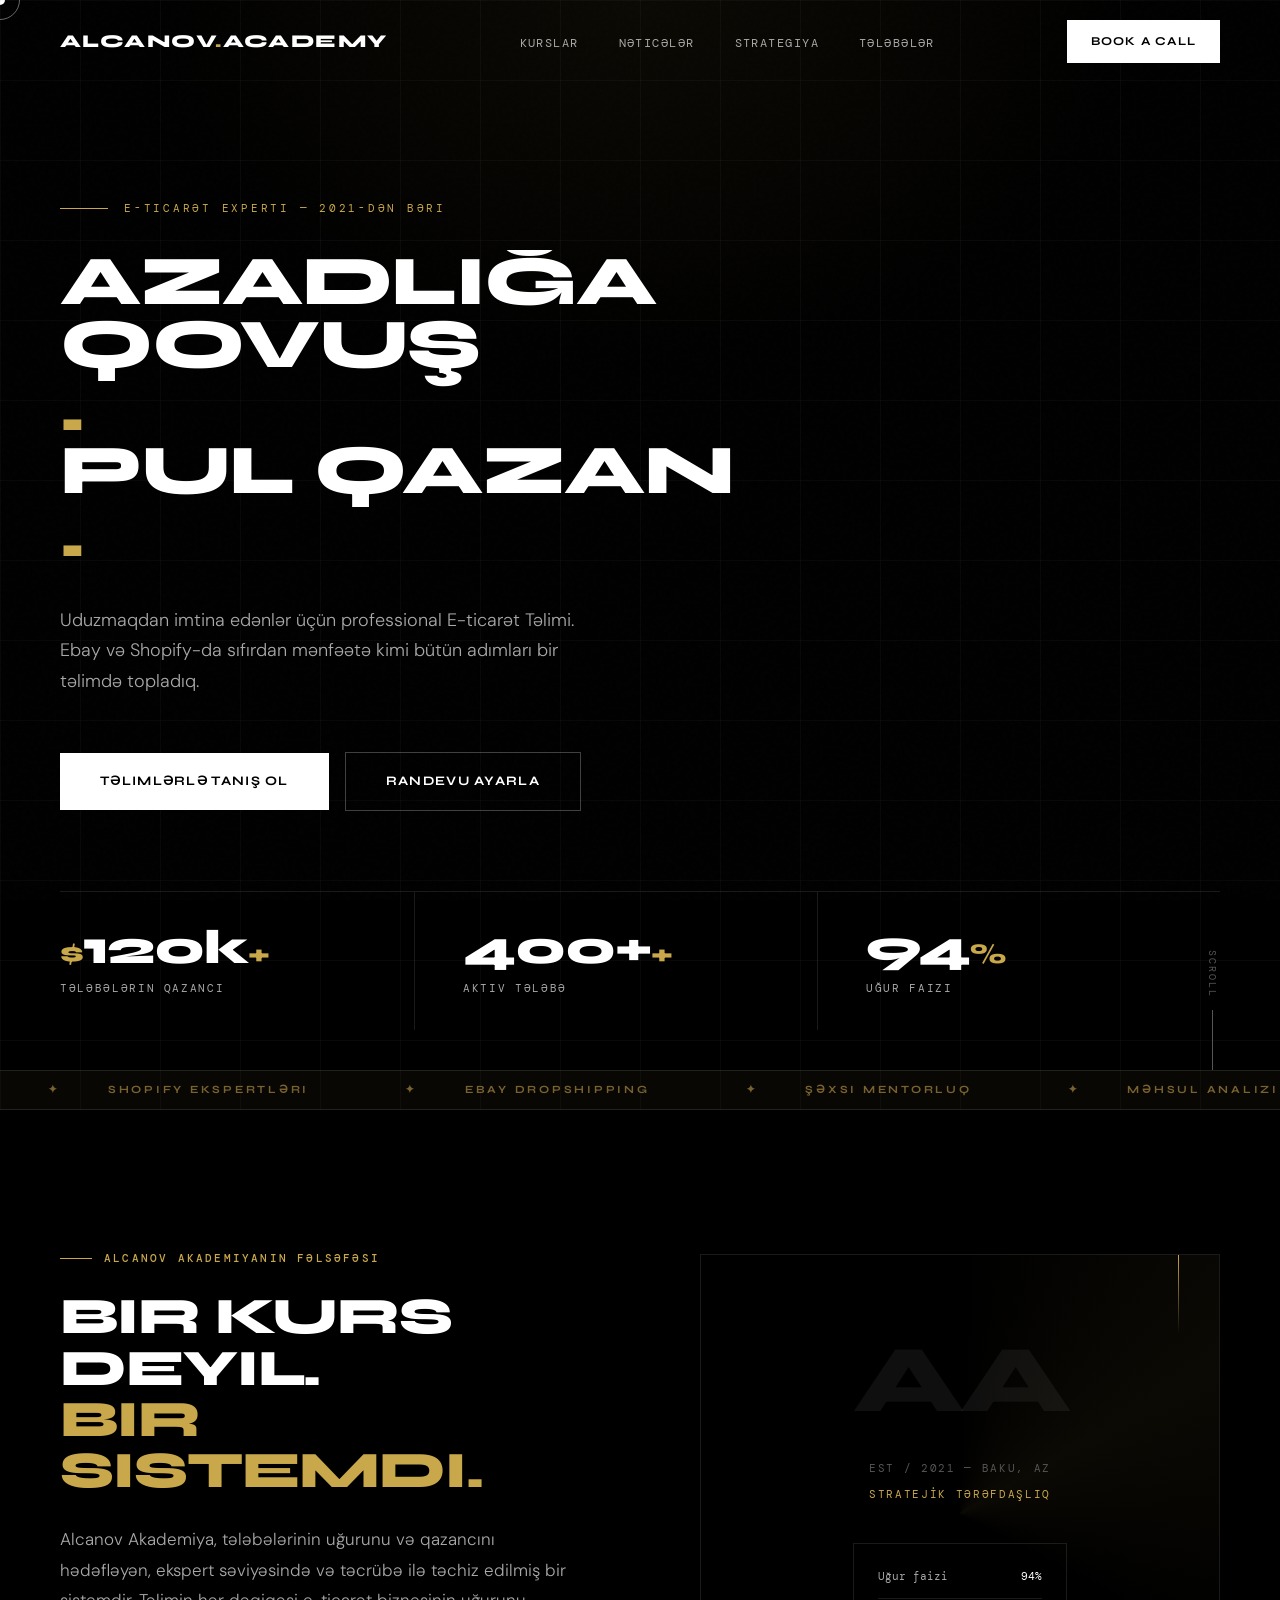
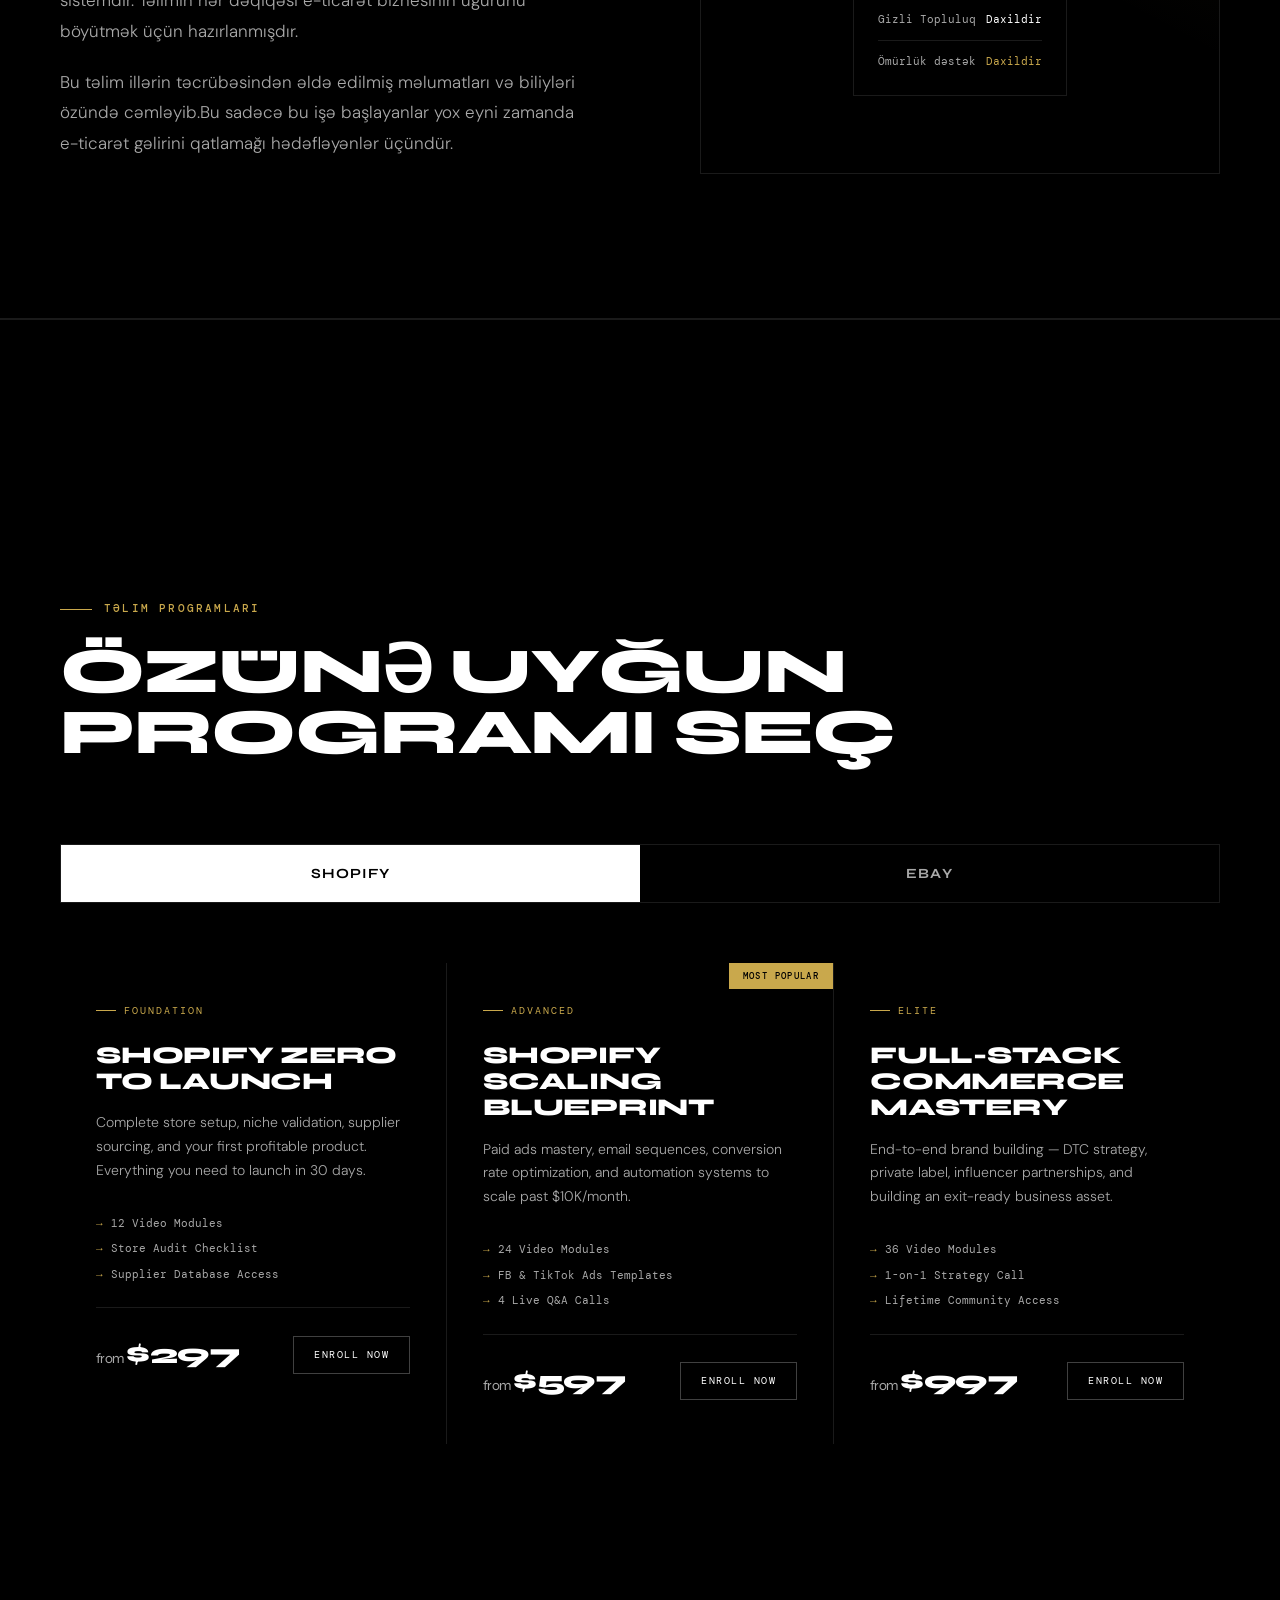
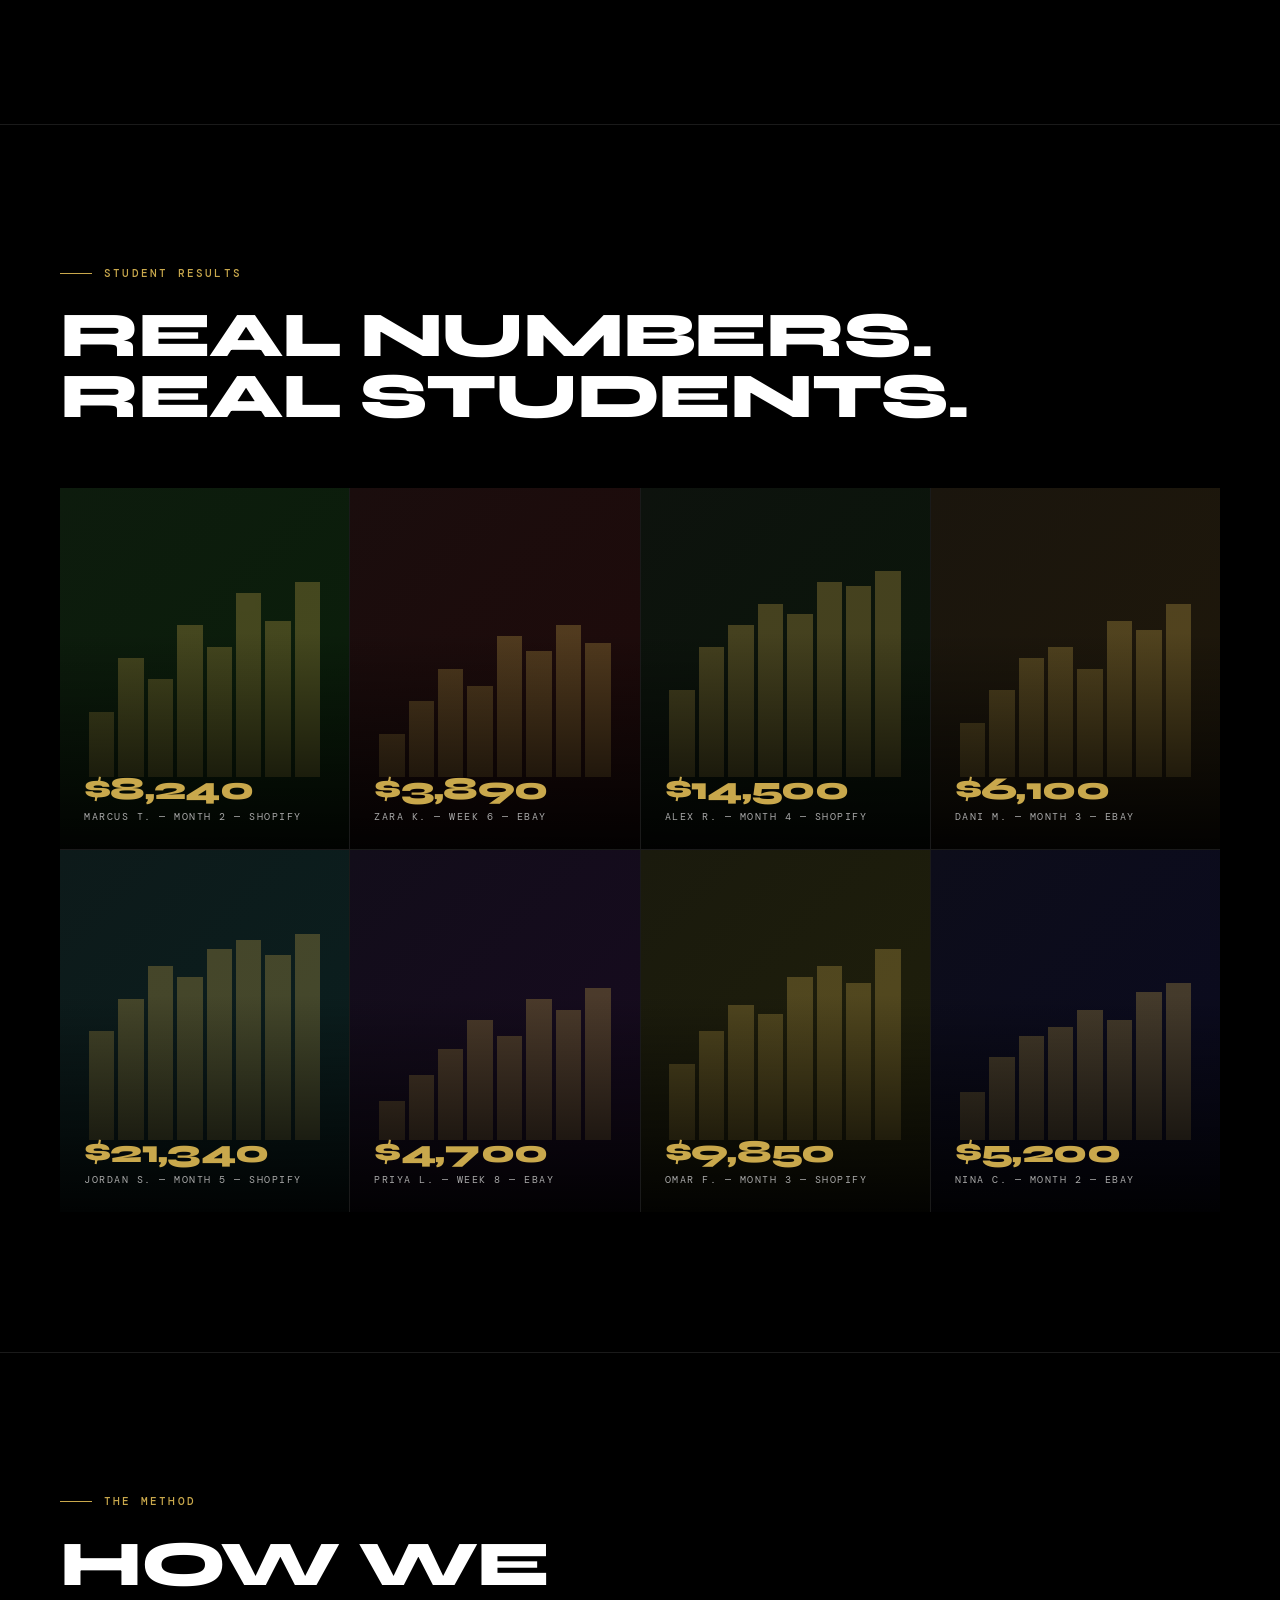
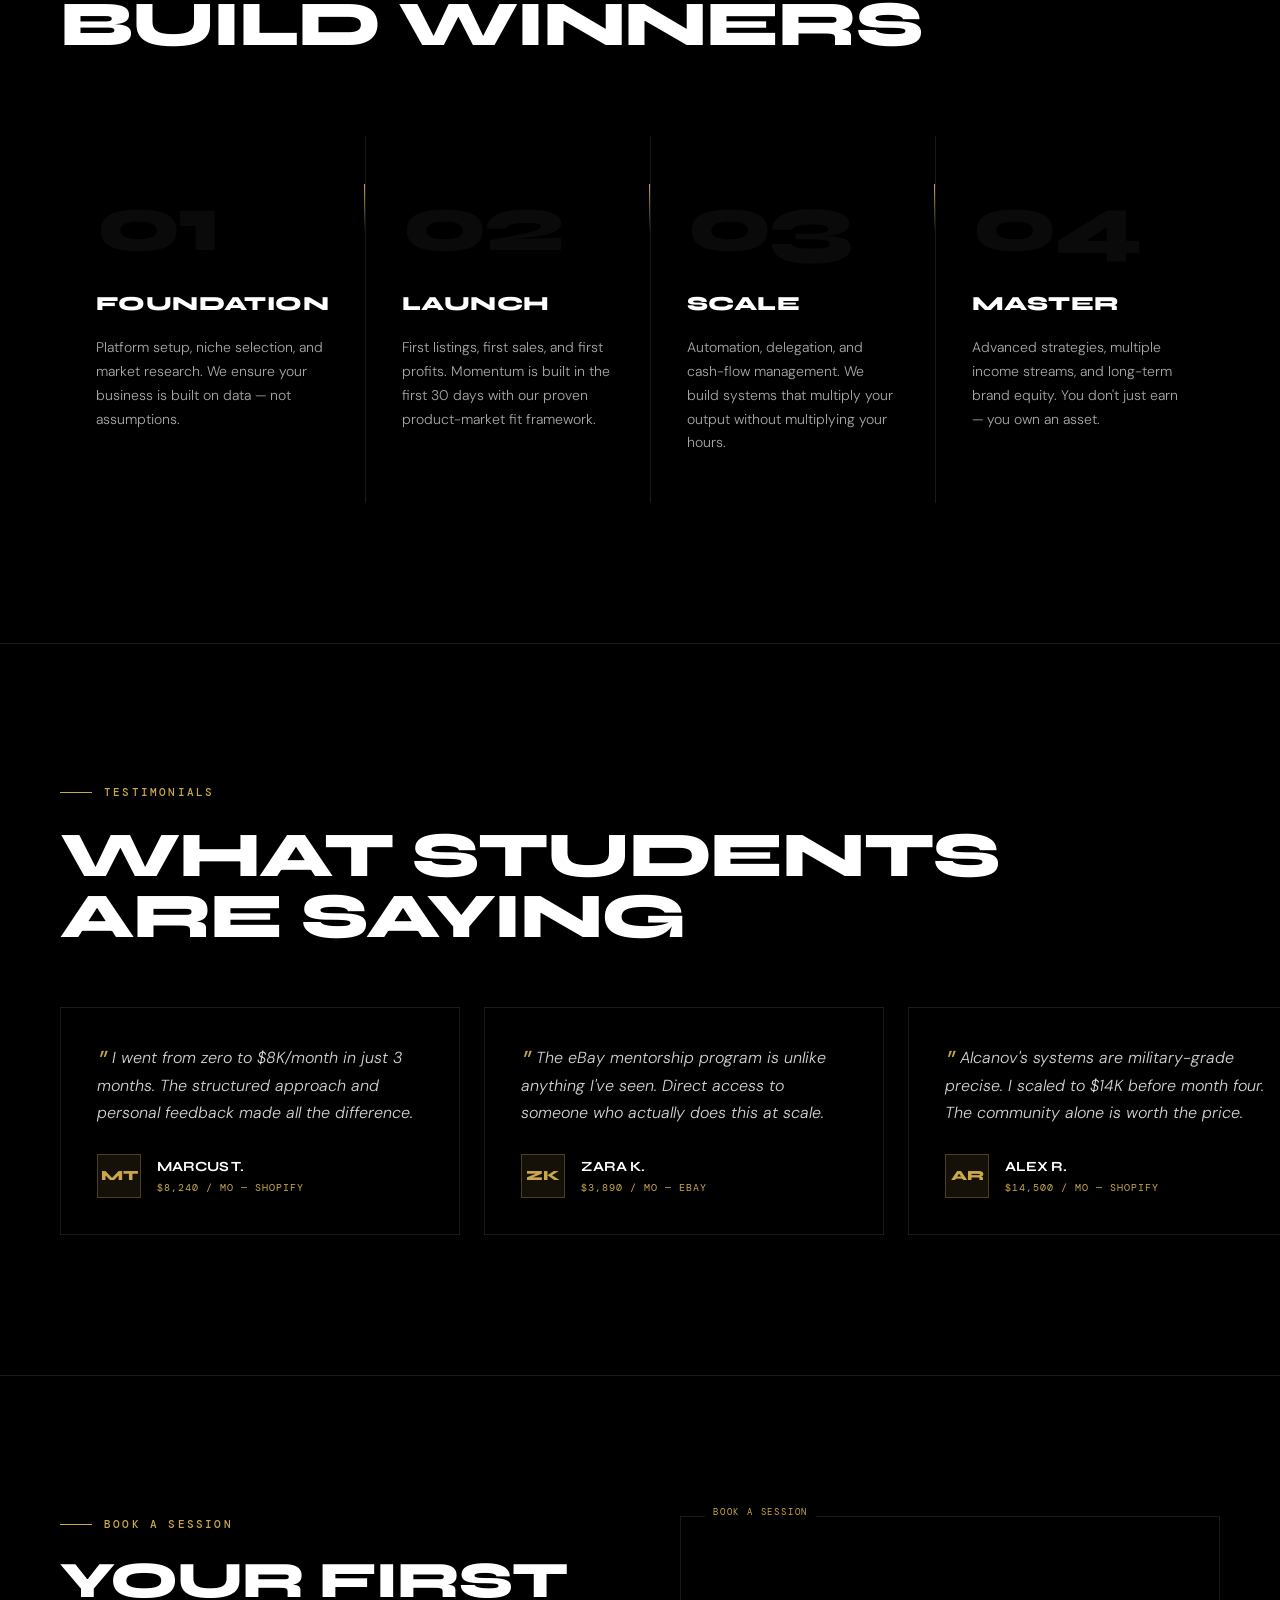
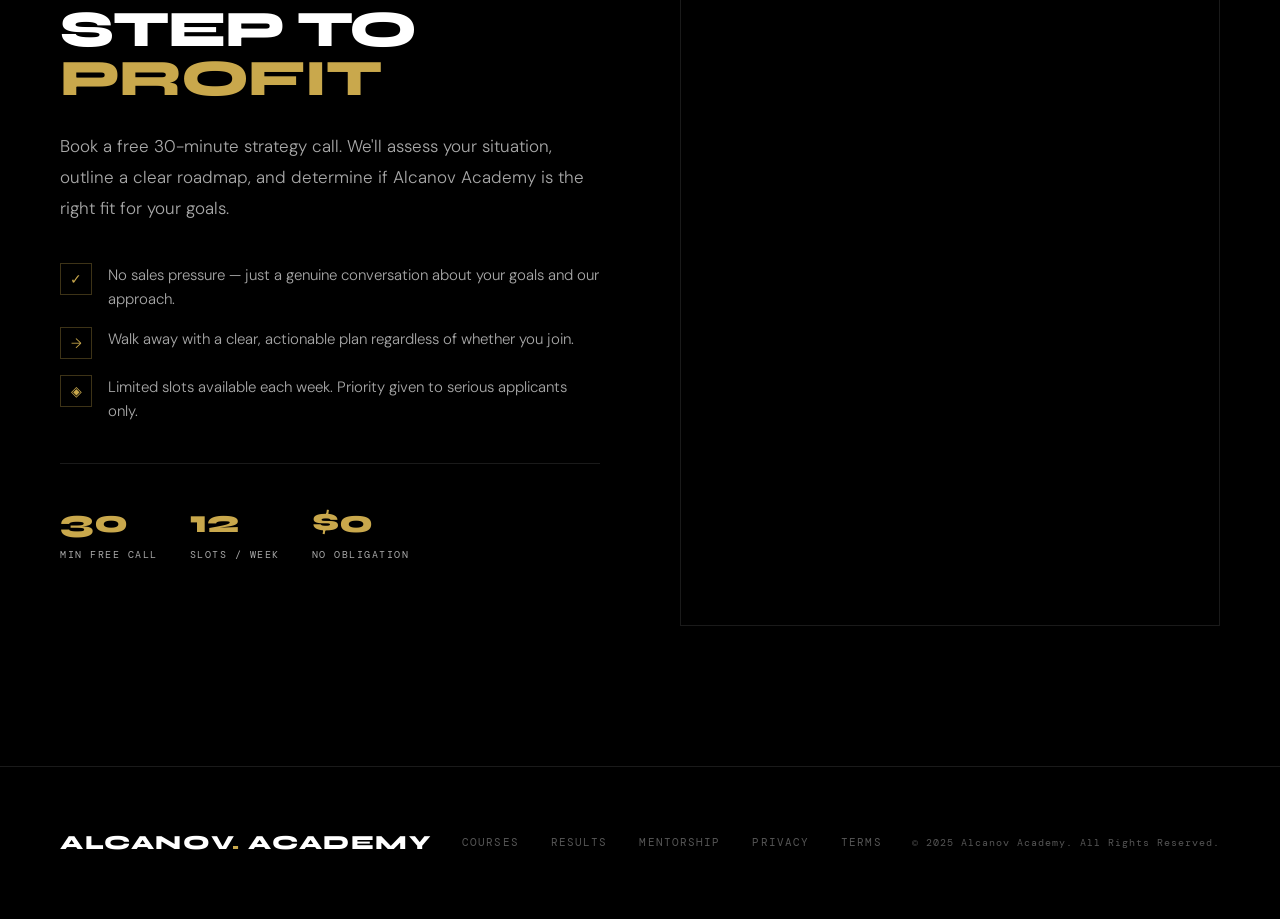
==== alcanov-academy.html @ a1b55d5b "Add files via upload" ====
<!DOCTYPE html>
<html lang="en">
<head>
<meta charset="UTF-8">
<meta name="viewport" content="width=device-width, initial-scale=1.0">
<title>Alcanov Academy — Financial Mastery</title>
<link rel="stylesheet" href="style.css">
<link rel="preconnect" href="https://fonts.googleapis.com">
<link rel="preconnect" href="https://fonts.gstatic.com" crossorigin>
<link href="https://fonts.googleapis.com/css2?family=Syne:wght@400;500;600;700;800&family=DM+Mono:wght@300;400;500&family=DM+Sans:ital,opsz,wght@0,9..40,300;0,9..40,400;0,9..40,500;1,9..40,300&display=swap" rel="stylesheet">

</head>
<body>

<!-- Cursor -->
<div id="cursor"></div>
<div id="cursor-ring"></div>

<!-- Lightbox -->
<div id="lightbox">
  <div id="lightbox-content">
    <button id="lightbox-close" onclick="closeLightbox()">✕ Close</button>
    <canvas id="lightbox-img" width="700" height="500"></canvas>
    <div id="lightbox-info">
      <div id="lightbox-profit"></div>
      <div id="lightbox-meta">
        <div id="lightbox-name"></div>
        <div id="lightbox-period"></div>
      </div>
    </div>
  </div>
</div>

<!-- Navigation -->
<nav id="main-nav">
  <a href="#" class="nav-logo">Alcanov<span>.</span>Academy</a>
  <ul class="nav-links">
    <li><a href="#courses">Kurslar</a></li>
    <li><a href="#results">Nəticələr</a></li>
    <li><a href="#process">Strategiya</a></li>
    <li><a href="#testimonials">Tələbələr</a></li>
  </ul>
  <a href="#booking" class="nav-cta">Book a Call</a>
</nav>

<!-- ═══════════ HERO ═══════════ -->
<section id="hero">
  <div class="grid-bg"></div>
  <div class="hero-inner">
    <div class="hero-eyebrow">E-ticarət experti — 2021-dən bəri</div>
    <h1 class="hero-headline">
      <span class="line"><span>Azadlığa</span></span>
      <span class="line"><span>qovuş<span class="accent">.</span></span></span>
      <span class="line"><span>PUL qazan<span class="accent">.</span></span></span>
    </h1>
    <p class="hero-sub">Uduzmaqdan imtina edənlər üçün professional E-ticarət Təlimi. Ebay və Shopify-da sıfırdan mənfəətə kimi bütün adımları bir təlimdə topladıq.</p>
    <div class="hero-ctas">
      <a href="#courses" class="btn-primary"><span>Təlimlərlə tanış ol</span></a>
      <a href="#booking" class="btn-secondary">Randevu ayarla</a>
    </div>
    <div class="hero-stats">
      <div class="hero-stat">
        <div class="hero-stat-num"><span class="unit">$</span>120k<span class="unit">+</span></div>
        <div class="hero-stat-label">Tələbələrin qazancı</div>
      </div>
      <div class="hero-stat" style="padding-left: 48px;">
        <div class="hero-stat-num">400+<span class="unit">+</span></div>
        <div class="hero-stat-label">Aktiv Tələbə</div>
      </div>
      <div class="hero-stat" style="padding-left: 48px;">
        <div class="hero-stat-num">94<span class="unit">%</span></div>
        <div class="hero-stat-label">Uğur faizi</div>
      </div>
    </div>
  </div>
  <div class="hero-scroll">Scroll</div>
  <div class="hero-marquee">
    <div class="hero-marquee-track">
      <span>Shopify Ekspertləri</span><span>eBay Dropshipping</span><span>Şəxsi Mentorluq</span>
      <span>Məhsul Analizi</span><span>Gəlir artırmaq</span><span>Maliyə azadlığı</span>
      <span>Shopify Ekspertləri</span><span>eBay Dropshipping</span><span>Şəxsi Mentorluq</span>
      <span>Məhsul Analizi</span><span>Gəlir artırmaq</span><span>Maliyə azadlığı</span>
      <span>Shopify Ekspertləri</span><span>eBay Dropshipping</span><span>Şəxsi Mentorluq</span>
      <span>Məhsul Analizi</span><span>Gəlir artırmaq</span><span>Maliyə azadlığı</span>
    </div>
  </div>
</section>

<!-- ═══════════ MANIFESTO ═══════════ -->
<section id="manifesto">
  <div class="container">
    <div class="manifesto-grid">
      <div class="manifesto-text reveal">
        <div class="section-label">Alcanov Akademiyanın fəlsəfəsi</div>
        <h2>Bir kurs deyil.<br><em>Bir sistemdi.</em></h2>
        <p>Alcanov Akademiya, tələbələrinin uğurunu və qazancını hədəfləyən, ekspert səviyəsində və təcrübə ilə təchiz edilmiş bir sistemdir. Təlimin hər dəqiqəsi e-ticarət biznesinin uğurunu böyütmək üçün hazırlanmışdır.</p>
        <p>Bu təlim illərin təcrübəsindən əldə edilmiş məlumatları və biliyləri özündə cəmləyib.Bu sadəcə bu işə başlayanlar yox eyni zamanda e-ticarət gəlirini qatlamağı hədəfləyənlər üçündür.</p>
      </div>
      <div class="manifesto-visual reveal reveal-delay-2">
        <div class="diagonal-line"></div>
        <div class="inner">
          <div class="big-num">AA</div>
          <div style="margin-top: 32px; font-family: var(--font-mono); font-size: 11px; letter-spacing: 0.15em; color: var(--silver-dim);">
            EST / 2021 — BAKU, AZ<br>
            <span style="color: var(--gold); margin-top: 8px; display: block;">STRATEJİK TƏRƏFDAŞLIQ</span>
          </div>
          <div style="margin-top: 40px; display: flex; flex-direction: column; gap: 12px; text-align: left; padding: 24px; border: 1px solid var(--border);">
            <div style="display: flex; justify-content: space-between; align-items: center; font-family: var(--font-mono); font-size: 11px; color: var(--silver);">
              <span>Uğur faizi</span><span style="color: var(--white);">94%</span>
            </div>
            <div style="height: 1px; background: var(--border);"></div>
            <div style="display: flex; justify-content: space-between; align-items: center; font-family: var(--font-mono); font-size: 11px; color: var(--silver);">
              <span>Gizli Topluluq</span><span style="color: var(--white);">Daxildir</span>
            </div>
            <div style="height: 1px; background: var(--border);"></div>
            <div style="display: flex; justify-content: space-between; align-items: center; font-family: var(--font-mono); font-size: 11px; color: var(--silver);">
              <span>Ömürlük dəstək</span><span style="color: var(--gold);">Daxildir</span>
            </div>
          </div>
        </div>
      </div>
    </div>
  </div>
</section>

<!-- ═══════════ COURSES ═══════════ -->
<section id="courses" style="border-top: 1px solid var(--border);">
  <div class="container" style="padding-top: 140px; padding-bottom: 140px;">
    <div class="courses-header reveal">
      <div class="section-label">Təlim programları</div>
      <h2>Özünə uyğun<br>programı seç</h2>
    </div>

    <!-- Platform Tabs -->
    <div class="platform-tabs reveal reveal-delay-1">
      <button class="platform-tab active" onclick="switchPlatform('shopify', this)">Shopify</button>
      <button class="platform-tab" onclick="switchPlatform('ebay', this)">eBay</button>
    </div>

    <!-- Shopify Content -->
    <div class="platform-content active" id="platform-shopify">
      <div class="courses-grid">
        <div class="course-card revealed">
          <div class="course-card-tag">Foundation</div>
          <h3>Shopify Zero to Launch</h3>
          <p>Complete store setup, niche validation, supplier sourcing, and your first profitable product. Everything you need to launch in 30 days.</p>
          <div style="display: flex; flex-direction: column; gap: 8px; margin-bottom: 24px;">
            <div style="display: flex; gap: 8px; align-items: center; font-family: var(--font-mono); font-size: 11px; color: var(--silver);">
              <span style="color: var(--gold);">→</span> 12 Video Modules
            </div>
            <div style="display: flex; gap: 8px; align-items: center; font-family: var(--font-mono); font-size: 11px; color: var(--silver);">
              <span style="color: var(--gold);">→</span> Store Audit Checklist
            </div>
            <div style="display: flex; gap: 8px; align-items: center; font-family: var(--font-mono); font-size: 11px; color: var(--silver);">
              <span style="color: var(--gold);">→</span> Supplier Database Access
            </div>
          </div>
          <div class="course-card-footer">
            <div class="course-price"><span class="curr">from </span>$297</div>
            <a href="https://wa.me/994515309697" target="_blank" class="course-btn">Enroll Now</a>
          </div>
        </div>
        <div class="course-card revealed" style="transition-delay: 0.1s;">
          <div class="course-card-badge">Most Popular</div>
          <div class="course-card-tag">Advanced</div>
          <h3>Shopify Scaling Blueprint</h3>
          <p>Paid ads mastery, email sequences, conversion rate optimization, and automation systems to scale past $10K/month.</p>
          <div style="display: flex; flex-direction: column; gap: 8px; margin-bottom: 24px;">
            <div style="display: flex; gap: 8px; align-items: center; font-family: var(--font-mono); font-size: 11px; color: var(--silver);">
              <span style="color: var(--gold);">→</span> 24 Video Modules
            </div>
            <div style="display: flex; gap: 8px; align-items: center; font-family: var(--font-mono); font-size: 11px; color: var(--silver);">
              <span style="color: var(--gold);">→</span> FB & TikTok Ads Templates
            </div>
            <div style="display: flex; gap: 8px; align-items: center; font-family: var(--font-mono); font-size: 11px; color: var(--silver);">
              <span style="color: var(--gold);">→</span> 4 Live Q&A Calls
            </div>
          </div>
          <div class="course-card-footer">
            <div class="course-price"><span class="curr">from </span>$597</div>
            <a href="https://wa.me/994515309697" target="_blank" class="course-btn">Enroll Now</a>
          </div>
        </div>
        <div class="course-card revealed" style="transition-delay: 0.2s;">
          <div class="course-card-tag">Elite</div>
          <h3>Full-Stack Commerce Mastery</h3>
          <p>End-to-end brand building — DTC strategy, private label, influencer partnerships, and building an exit-ready business asset.</p>
          <div style="display: flex; flex-direction: column; gap: 8px; margin-bottom: 24px;">
            <div style="display: flex; gap: 8px; align-items: center; font-family: var(--font-mono); font-size: 11px; color: var(--silver);">
              <span style="color: var(--gold);">→</span> 36 Video Modules
            </div>
            <div style="display: flex; gap: 8px; align-items: center; font-family: var(--font-mono); font-size: 11px; color: var(--silver);">
              <span style="color: var(--gold);">→</span> 1-on-1 Strategy Call
            </div>
            <div style="display: flex; gap: 8px; align-items: center; font-family: var(--font-mono); font-size: 11px; color: var(--silver);">
              <span style="color: var(--gold);">→</span> Lifetime Community Access
            </div>
          </div>
          <div class="course-card-footer">
            <div class="course-price"><span class="curr">from </span>$997</div>
            <a href="https://wa.me/994515309697" target="_blank" class="course-btn">Enroll Now</a>
          </div>
        </div>
      </div>
    </div>

    <!-- eBay Content -->
    <div class="platform-content" id="platform-ebay">
      <div class="ebay-toggle-wrap">
        <div class="ebay-toggle">
          <button class="ebay-toggle-btn active" onclick="switchEbay('video', this)">Video Training</button>
          <button class="ebay-toggle-btn" onclick="switchEbay('mentorship', this)">Personal Mentorship</button>
        </div>
      </div>

      <div class="ebay-panel active" id="ebay-video">
        <div class="courses-grid">
          <div class="course-card revealed">
            <div class="course-card-tag">Beginner</div>
            <h3>eBay Dropship Foundations</h3>
            <p>Account setup, product research tools, listing optimization, and your first sale — the complete beginner system with zero guesswork.</p>
            <div style="display: flex; flex-direction: column; gap: 8px; margin-bottom: 24px;">
              <div style="display: flex; gap: 8px; align-items: center; font-family: var(--font-mono); font-size: 11px; color: var(--silver);"><span style="color: var(--gold);">→</span> 15 HD Video Modules</div>
              <div style="display: flex; gap: 8px; align-items: center; font-family: var(--font-mono); font-size: 11px; color: var(--silver);"><span style="color: var(--gold);">→</span> Research Tools Guide</div>
              <div style="display: flex; gap: 8px; align-items: center; font-family: var(--font-mono); font-size: 11px; color: var(--silver);"><span style="color: var(--gold);">→</span> Private Community</div>
            </div>
            <div class="course-card-footer">
              <div class="course-price"><span class="curr">from </span>$197</div>
              <a href="https://wa.me/994515309697" target="_blank" class="course-btn">Enroll Now</a>
            </div>
          </div>
          <div class="course-card revealed" style="transition-delay: 0.1s;">
            <div class="course-card-badge">Best Value</div>
            <div class="course-card-tag">Intermediate</div>
            <h3>eBay Profit Machine</h3>
            <p>Product stacking, supplier negotiations, account health management, and automated repricing. The system that runs while you sleep.</p>
            <div style="display: flex; flex-direction: column; gap: 8px; margin-bottom: 24px;">
              <div style="display: flex; gap: 8px; align-items: center; font-family: var(--font-mono); font-size: 11px; color: var(--silver);"><span style="color: var(--gold);">→</span> 22 Video Modules</div>
              <div style="display: flex; gap: 8px; align-items: center; font-family: var(--font-mono); font-size: 11px; color: var(--silver);"><span style="color: var(--gold);">→</span> Automation Toolkit</div>
              <div style="display: flex; gap: 8px; align-items: center; font-family: var(--font-mono); font-size: 11px; color: var(--silver);"><span style="color: var(--gold);">→</span> 2 Group Coaching Calls</div>
            </div>
            <div class="course-card-footer">
              <div class="course-price"><span class="curr">from </span>$447</div>
              <a href="https://wa.me/994515309697" target="_blank" class="course-btn">Enroll Now</a>
            </div>
          </div>
          <div class="course-card revealed" style="transition-delay: 0.2s;">
            <div class="course-card-tag">Pro</div>
            <h3>eBay Empire Builder</h3>
            <p>Multi-account strategy, VA hiring & training, inventory systems, and scaling to $50K+ monthly. Built for serious operators only.</p>
            <div style="display: flex; flex-direction: column; gap: 8px; margin-bottom: 24px;">
              <div style="display: flex; gap: 8px; align-items: center; font-family: var(--font-mono); font-size: 11px; color: var(--silver);"><span style="color: var(--gold);">→</span> 30 Video Modules + Vault</div>
              <div style="display: flex; gap: 8px; align-items: center; font-family: var(--font-mono); font-size: 11px; color: var(--silver);"><span style="color: var(--gold);">→</span> VA Hiring Templates</div>
              <div style="display: flex; gap: 8px; align-items: center; font-family: var(--font-mono); font-size: 11px; color: var(--silver);"><span style="color: var(--gold);">→</span> Monthly Group Calls</div>
            </div>
            <div class="course-card-footer">
              <div class="course-price"><span class="curr">from </span>$797</div>
              <a href="https://wa.me/994515309697" target="_blank" class="course-btn">Enroll Now</a>
            </div>
          </div>
        </div>
      </div>

      <div class="ebay-panel" id="ebay-mentorship">
        <div class="mentorship-banner">
          <div class="mentorship-icon">◈</div>
          <div>
            <h4>Elite 1-on-1 Mentorship Program</h4>
            <p>Direct access to our senior coaches. Tailored strategy sessions, real-time store audits, and accountability that drives results. Reserved for a maximum of 12 students per cohort.</p>
          </div>
        </div>
        <div style="display: grid; grid-template-columns: 1fr 1fr; gap: 1px; background: var(--border);">
          <div style="background: var(--black); padding: 48px 40px;">
            <div class="course-card-tag" style="margin-bottom: 20px;">90-Day Intensive</div>
            <h3 style="font-family: var(--font-display); font-size: 28px; font-weight: 800; text-transform: uppercase; margin-bottom: 20px; letter-spacing: -0.01em;">Personal Coaching<br>Program</h3>
            <p style="font-size: 14px; color: var(--silver); line-height: 1.7; margin-bottom: 32px; font-weight: 300;">Weekly 1-on-1 strategy calls, store audits, Telegram direct access, and a personalised roadmap built around your schedule and goals.</p>
            <ul class="mentorship-features">
              <li>Weekly 60-min 1-on-1 calls</li>
              <li>Store & listing audits</li>
              <li>Direct Telegram access (M–F)</li>
              <li>Custom product research</li>
              <li>Supplier introductions</li>
              <li>Ad account setup & review</li>
              <li>Monthly progress reports</li>
              <li>Lifetime course access</li>
            </ul>
            <div style="margin-top: 40px; padding-top: 32px; border-top: 1px solid var(--border); display: flex; align-items: center; justify-content: space-between;">
              <div>
                <div style="font-family: var(--font-mono); font-size: 10px; letter-spacing: 0.15em; text-transform: uppercase; color: var(--silver); margin-bottom: 8px;">Investment</div>
                <div style="font-family: var(--font-display); font-size: 40px; font-weight: 800; letter-spacing: -0.03em;">$2,400</div>
              </div>
              <a href="#booking" class="btn-primary"><span>Apply Now</span></a>
            </div>
          </div>
          <div style="background: rgba(201,168,76,0.03); padding: 48px 40px; border-left: 1px solid rgba(201,168,76,0.15);">
            <div class="course-card-tag" style="margin-bottom: 20px;">VIP — Limited Spots</div>
            <h3 style="font-family: var(--font-display); font-size: 28px; font-weight: 800; text-transform: uppercase; margin-bottom: 20px; letter-spacing: -0.01em; color: var(--gold);">Full Partnership<br>Program</h3>
            <p style="font-size: 14px; color: var(--silver); line-height: 1.7; margin-bottom: 32px; font-weight: 300;">We build and manage your eBay store together. Revenue share model — we're invested in your success because we profit when you profit.</p>
            <ul class="mentorship-features">
              <li>Done-with-you store setup</li>
              <li>Daily performance oversight</li>
              <li>Dedicated account manager</li>
              <li>Priority listing strategy</li>
              <li>Exclusive supplier network</li>
              <li>Cashflow optimisation</li>
              <li>Max 4 partnerships open</li>
              <li>Revenue share model</li>
            </ul>
            <div style="margin-top: 40px; padding-top: 32px; border-top: 1px solid rgba(201,168,76,0.2); display: flex; align-items: center; justify-content: space-between;">
              <div>
                <div style="font-family: var(--font-mono); font-size: 10px; letter-spacing: 0.15em; text-transform: uppercase; color: var(--gold); margin-bottom: 8px;">Application Only</div>
                <div style="font-family: var(--font-display); font-size: 26px; font-weight: 800; letter-spacing: -0.02em; color: var(--gold);">By Interview</div>
              </div>
              <a href="#booking" class="btn-primary" style="background: var(--gold); color: var(--black);"><span>Book Call</span></a>
            </div>
          </div>
        </div>
      </div>
    </div>
  </div>
</section>

<!-- ═══════════ RESULTS ═══════════ -->
<section id="results">
  <div class="container">
    <div class="results-header reveal">
      <div class="section-label">Student Results</div>
      <h2>Real Numbers.<br>Real Students.</h2>
    </div>
    <div class="results-grid" id="results-grid">
      <!-- Generated by JS -->
    </div>
  </div>
</section>

<!-- ═══════════ PROCESS ═══════════ -->
<section id="process">
  <div class="container">
    <div class="process-header reveal">
      <div class="section-label">The Method</div>
      <h2>How We<br>Build Winners</h2>
    </div>
    <div class="process-steps">
      <div class="process-step">
        <div class="process-num">01</div>
        <div class="process-step-line"></div>
        <h3>Foundation</h3>
        <p>Platform setup, niche selection, and market research. We ensure your business is built on data — not assumptions.</p>
      </div>
      <div class="process-step">
        <div class="process-num">02</div>
        <div class="process-step-line"></div>
        <h3>Launch</h3>
        <p>First listings, first sales, and first profits. Momentum is built in the first 30 days with our proven product-market fit framework.</p>
      </div>
      <div class="process-step">
        <div class="process-num">03</div>
        <div class="process-step-line"></div>
        <h3>Scale</h3>
        <p>Automation, delegation, and cash-flow management. We build systems that multiply your output without multiplying your hours.</p>
      </div>
      <div class="process-step">
        <div class="process-num">04</div>
        <h3>Master</h3>
        <p>Advanced strategies, multiple income streams, and long-term brand equity. You don't just earn — you own an asset.</p>
      </div>
    </div>
  </div>
</section>

<!-- ═══════════ TESTIMONIALS ═══════════ -->
<section id="testimonials">
  <div class="container">
    <div class="testimonials-header reveal">
      <div class="section-label">Testimonials</div>
      <h2>What Students<br>Are Saying</h2>
    </div>
  </div>
  <div class="testimonials-track-outer" style="padding: 0 60px;">
    <div class="testimonials-track" id="testimonials-track">
      <!-- Populated by JS -->
    </div>
  </div>
</section>

<!-- ═══════════ BOOKING ═══════════ -->
<section id="booking">
  <div class="container">
    <div class="booking-inner">
      <div class="booking-left reveal">
        <div class="section-label">Book a Session</div>
        <h2>Your First<br>Step to <em>Profit</em></h2>
        <p>Book a free 30-minute strategy call. We'll assess your situation, outline a clear roadmap, and determine if Alcanov Academy is the right fit for your goals.</p>
        <ul class="booking-perks">
          <li>
            <div class="booking-perk-icon">✓</div>
            <span>No sales pressure — just a genuine conversation about your goals and our approach.</span>
          </li>
          <li>
            <div class="booking-perk-icon">→</div>
            <span>Walk away with a clear, actionable plan regardless of whether you join.</span>
          </li>
          <li>
            <div class="booking-perk-icon">◈</div>
            <span>Limited slots available each week. Priority given to serious applicants only.</span>
          </li>
        </ul>
        <div style="display: flex; gap: 32px; padding-top: 32px; border-top: 1px solid var(--border);">
          <div>
            <div style="font-family: var(--font-display); font-size: 32px; font-weight: 800; color: var(--gold);">30</div>
            <div style="font-family: var(--font-mono); font-size: 10px; letter-spacing: 0.15em; text-transform: uppercase; color: var(--silver);">Min Free Call</div>
          </div>
          <div>
            <div style="font-family: var(--font-display); font-size: 32px; font-weight: 800; color: var(--gold);">12</div>
            <div style="font-family: var(--font-mono); font-size: 10px; letter-spacing: 0.15em; text-transform: uppercase; color: var(--silver);">Slots / Week</div>
          </div>
          <div>
            <div style="font-family: var(--font-display); font-size: 32px; font-weight: 800; color: var(--gold);">$0</div>
            <div style="font-family: var(--font-mono); font-size: 10px; letter-spacing: 0.15em; text-transform: uppercase; color: var(--silver);">No Obligation</div>
          </div>
        </div>
      </div>
      <div class="booking-right reveal reveal-delay-2">
        <div class="calendly-frame">
          <!-- Calendly inline widget begin -->
<div class="calendly-inline-widget" data-url="https://calendly.com/revanabdulov2006?hide_landing_page_details=1&hide_gdpr_banner=1&background_color=000000&text_color=c9a84d&primary_color=c9a84c" style="min-width:320px;height:700px;"></div>
<script type="text/javascript" src="https://assets.calendly.com/assets/external/widget.js" async></script>
<!-- Calendly inline widget end -->
        </div>
      </div>
    </div>
  </div>
</section>

<!-- ═══════════ FOOTER ═══════════ -->
<footer>
  <div class="footer-logo">Alcanov<span>.</span> Academy</div>
  <div class="footer-links">
    <a href="#courses">Courses</a>
    <a href="#results">Results</a>
    <a href="#booking">Mentorship</a>
    <a href="#">Privacy</a>
    <a href="#">Terms</a>
  </div>
  <div class="footer-copy">© 2025 Alcanov Academy. All Rights Reserved.</div>
</footer>

<script>
/* ── CURSOR ── */
const cursor = document.getElementById('cursor');
const ring = document.getElementById('cursor-ring');
let mx = 0, my = 0, rx = 0, ry = 0;
document.addEventListener('mousemove', e => { mx = e.clientX; my = e.clientY; });
function animateCursor() {
  rx += (mx - rx) * 0.12; ry += (my - ry) * 0.12;
  cursor.style.left = mx + 'px'; cursor.style.top = my + 'px';
  ring.style.left = rx + 'px'; ring.style.top = ry + 'px';
  requestAnimationFrame(animateCursor);
}
animateCursor();
document.querySelectorAll('a, button, .course-card, .result-card, .testimonial-card').forEach(el => {
  el.addEventListener('mouseenter', () => { ring.style.width = '64px'; ring.style.height = '64px'; ring.style.borderColor = 'rgba(201,168,76,0.6)'; });
  el.addEventListener('mouseleave', () => { ring.style.width = '40px'; ring.style.height = '40px'; ring.style.borderColor = 'rgba(255,255,255,0.4)'; });
});

/* ── NAV SCROLL ── */
const nav = document.getElementById('main-nav');
window.addEventListener('scroll', () => { nav.classList.toggle('scrolled', window.scrollY > 60); });

/* ── PLATFORM TABS ── */
function switchPlatform(platform, btn) {
  document.querySelectorAll('.platform-tab').forEach(t => t.classList.remove('active'));
  document.querySelectorAll('.platform-content').forEach(c => c.classList.remove('active'));
  btn.classList.add('active');
  document.getElementById('platform-' + platform).classList.add('active');
}

/* ── EBAY TOGGLE ── */
function switchEbay(panel, btn) {
  document.querySelectorAll('.ebay-toggle-btn').forEach(b => b.classList.remove('active'));
  document.querySelectorAll('.ebay-panel').forEach(p => p.classList.remove('active'));
  btn.classList.add('active');
  document.getElementById('ebay-' + panel).classList.add('active');
}

/* ── RESULTS GALLERY ── */
const resultsData = [
  { profit: '$8,240', name: 'Marcus T.', period: 'Month 2 — Shopify', bg: 'result-bg-1', bars: [30,55,45,70,60,85,72,90] },
  { profit: '$3,890', name: 'Zara K.', period: 'Week 6 — eBay', bg: 'result-bg-2', bars: [20,35,50,42,65,58,70,62] },
  { profit: '$14,500', name: 'Alex R.', period: 'Month 4 — Shopify', bg: 'result-bg-3', bars: [40,60,70,80,75,90,88,95] },
  { profit: '$6,100', name: 'Dani M.', period: 'Month 3 — eBay', bg: 'result-bg-4', bars: [25,40,55,60,50,72,68,80] },
  { profit: '$21,340', name: 'Jordan S.', period: 'Month 5 — Shopify', bg: 'result-bg-5', bars: [50,65,80,75,88,92,85,95] },
  { profit: '$4,700', name: 'Priya L.', period: 'Week 8 — eBay', bg: 'result-bg-6', bars: [18,30,42,55,48,65,60,70] },
  { profit: '$9,850', name: 'Omar F.', period: 'Month 3 — Shopify', bg: 'result-bg-7', bars: [35,50,62,58,75,80,72,88] },
  { profit: '$5,200', name: 'Nina C.', period: 'Month 2 — eBay', bg: 'result-bg-8', bars: [22,38,48,52,60,55,68,72] },
];

const grid = document.getElementById('results-grid');
resultsData.forEach((r, i) => {
  const card = document.createElement('div');
  card.className = 'result-card';
  const barsHTML = r.bars.map(h => `<div class="result-bar" style="height:${h}%"></div>`).join('');
  card.innerHTML = `
    <div class="result-card-bg ${r.bg}">
      <div class="result-chart">${barsHTML}</div>
    </div>
    <div class="result-card-inner">
      <div class="result-card-profit">${r.profit}</div>
      <div class="result-card-name">${r.name} — ${r.period}</div>
    </div>
    <div class="result-card-overlay"><span>View Result</span></div>
  `;
  card.addEventListener('click', () => openLightbox(r, card));
  grid.appendChild(card);
});

/* ── LIGHTBOX ── */
function openLightbox(r, cardEl) {
  const lb = document.getElementById('lightbox');
  const canvas = document.getElementById('lightbox-img');
  const ctx = canvas.getContext('2d');
  ctx.clearRect(0, 0, canvas.width, canvas.height);
  const grad = ctx.createLinearGradient(0, 0, canvas.width, canvas.height);
  grad.addColorStop(0, '#0d180d');
  grad.addColorStop(1, '#0a1f0a');
  ctx.fillStyle = grad;
  ctx.fillRect(0, 0, canvas.width, canvas.height);
  ctx.strokeStyle = 'rgba(255,255,255,0.03)';
  ctx.lineWidth = 1;
  for(let x = 0; x < canvas.width; x += 40) { ctx.beginPath(); ctx.moveTo(x, 0); ctx.lineTo(x, canvas.height); ctx.stroke(); }
  for(let y = 0; y < canvas.height; y += 40) { ctx.beginPath(); ctx.moveTo(0, y); ctx.lineTo(canvas.width, y); ctx.stroke(); }
  const barW = 40; const barGap = 16; const startX = 80; const maxBarH = 200; const baseY = 380;
  r.bars.forEach((h, i) => {
    const barH = (h / 100) * maxBarH;
    const x = startX + i * (barW + barGap);
    const grad2 = ctx.createLinearGradient(x, baseY - barH, x, baseY);
    grad2.addColorStop(0, '#C9A84C');
    grad2.addColorStop(1, 'rgba(201,168,76,0.2)');
    ctx.fillStyle = grad2;
    ctx.fillRect(x, baseY - barH, barW, barH);
  });
  ctx.font = 'bold 56px Syne, sans-serif';
  ctx.fillStyle = '#C9A84C';
  ctx.textAlign = 'left';
  ctx.fillText(r.profit, 80, 460);
  ctx.font = '14px DM Mono, monospace';
  ctx.fillStyle = 'rgba(255,255,255,0.4)';
  ctx.fillText('NET PROFIT — VERIFIED', 80, 485);
  ctx.fillStyle = 'rgba(255,255,255,0.08)';
  ctx.font = 'bold 100px Syne, sans-serif';
  ctx.textAlign = 'right';
  ctx.fillText('AA', 680, 120);
  document.getElementById('lightbox-profit').textContent = r.profit;
  document.getElementById('lightbox-name').textContent = r.name;
  document.getElementById('lightbox-period').textContent = r.period;
  lb.classList.add('open');
  document.body.style.overflow = 'hidden';
}
function closeLightbox() {
  document.getElementById('lightbox').classList.remove('open');
  document.body.style.overflow = '';
}
document.getElementById('lightbox').addEventListener('click', function(e) {
  if (e.target === this) closeLightbox();
});

/* ── TESTIMONIALS ── */
const testimonialsData = [
  { quote: "I went from zero to $8K/month in just 3 months. The structured approach and personal feedback made all the difference.", name: "Marcus T.", meta: "$8,240 / mo — Shopify" },
  { quote: "The eBay mentorship program is unlike anything I've seen. Direct access to someone who actually does this at scale.", name: "Zara K.", meta: "$3,890 / mo — eBay" },
  { quote: "Alcanov's systems are military-grade precise. I scaled to $14K before month four. The community alone is worth the price.", name: "Alex R.", meta: "$14,500 / mo — Shopify" },
  { quote: "I tried 3 other courses before this. None of them came close. The depth of the eBay content is unmatched in the industry.", name: "Dani M.", meta: "$6,100 / mo — eBay" },
  { quote: "The mentorship program is a cheat code. My coach identified gaps in my strategy I'd been blind to for months.", name: "Jordan S.", meta: "$21,340 / mo — Shopify" },
  { quote: "Premium price, premium results. I've never had a better ROI on any investment than Alcanov's VIP program.", name: "Priya L.", meta: "$4,700 / mo — eBay" },
];
const track = document.getElementById('testimonials-track');
const allTestimonials = [...testimonialsData, ...testimonialsData];
allTestimonials.forEach(t => {
  const card = document.createElement('div');
  card.className = 'testimonial-card';
  card.innerHTML = `
    <p class="testimonial-quote">${t.quote}</p>
    <div class="testimonial-author">
      <div class="testimonial-avatar">${t.name.split(' ').map(w => w[0]).join('')}</div>
      <div>
        <div class="testimonial-name">${t.name}</div>
        <div class="testimonial-meta">${t.meta}</div>
      </div>
    </div>
  `;
  track.appendChild(card);
});

/* ── INTERSECTION OBSERVER ── */
const observer = new IntersectionObserver((entries) => {
  entries.forEach(e => {
    if (e.isIntersecting) {
      e.target.classList.add('visible');
      observer.unobserve(e.target);
    }
  });
}, { threshold: 0.15 });
document.querySelectorAll('.reveal').forEach(el => observer.observe(el));

const cardObserver = new IntersectionObserver((entries) => {
  entries.forEach(e => { if (e.isIntersecting) { e.target.classList.add('revealed'); } });
}, { threshold: 0.1 });
document.querySelectorAll('.course-card, .process-step').forEach(el => cardObserver.observe(el));

/* ── PARALLAX ── */
window.addEventListener('scroll', () => {
  const scrollY = window.scrollY;
  const gridBg = document.querySelector('.grid-bg');
  if (gridBg) gridBg.style.transform = `translateY(${scrollY * 0.3}px)`;
});
</script>
</body>
</html>
---- style.css ----
*,
*::before,
*::after {
  margin: 0;
  padding: 0;
  box-sizing: border-box;
}

:root {
  --black: #000000;
  --white: #FFFFFF;
  --silver: #A8A8A8;
  --silver-dim: #555555;
  --silver-bright: #D4D4D4;
  --gold: #C9A84C;
  --gold-dim: #7a6230;
  --border: rgba(255, 255, 255, 0.1);
  --border-bright: rgba(255, 255, 255, 0.25);
  --surface: rgba(255, 255, 255, 0.03);
  --surface-hover: rgba(255, 255, 255, 0.06);
  --font-display: 'Syne', sans-serif;
  --font-body: 'DM Sans', sans-serif;
  --font-mono: 'DM Mono', monospace;
}

html {
  scroll-behavior: smooth;
}

body {
  background: var(--black);
  color: var(--white);
  font-family: var(--font-body);
  font-size: 16px;
  line-height: 1.6;
  overflow-x: hidden;
  cursor: none;
}

/* ── CURSOR ── */
#cursor {
  position: fixed;
  width: 10px;
  height: 10px;
  background: var(--white);
  border-radius: 50%;
  pointer-events: none;
  z-index: 9999;
  transform: translate(-50%, -50%);
  transition: transform 0.1s, width 0.2s, height 0.2s, background 0.2s;
  mix-blend-mode: difference;
}

#cursor-ring {
  position: fixed;
  width: 40px;
  height: 40px;
  border: 1px solid rgba(255, 255, 255, 0.4);
  border-radius: 50%;
  pointer-events: none;
  z-index: 9998;
  transform: translate(-50%, -50%);
  transition: transform 0.15s cubic-bezier(0.25, 0.46, 0.45, 0.94), width 0.3s, height 0.3s, opacity 0.3s;
}

body:hover #cursor-ring {
  opacity: 1;
}

/* ── NOISE OVERLAY ── */
body::before {
  content: '';
  position: fixed;
  inset: 0;
  z-index: 1;
  pointer-events: none;
  background-image: url("data:image/svg+xml,%3Csvg viewBox='0 0 256 256' xmlns='http://www.w3.org/2000/svg'%3E%3Cfilter id='n'%3E%3CfeTurbulence type='fractalNoise' baseFrequency='0.9' numOctaves='4' stitchTiles='stitch'/%3E%3C/filter%3E%3Crect width='100%25' height='100%25' filter='url(%23n)' opacity='0.04'/%3E%3C/svg%3E");
  opacity: 0.35;
}

/* ── GRID BG ── */
.grid-bg {
  position: absolute;
  inset: 0;
  pointer-events: none;
  overflow: hidden;
  background-image:
    linear-gradient(rgba(255, 255, 255, 0.03) 1px, transparent 1px),
    linear-gradient(90deg, rgba(255, 255, 255, 0.03) 1px, transparent 1px);
  background-size: 80px 80px;
}

.grid-bg::after {
  content: '';
  position: absolute;
  inset: 0;
  background: radial-gradient(ellipse 60% 50% at 50% 0%, rgba(201, 168, 76, 0.06) 0%, transparent 70%);
}

/* ── NAV ── */
nav {
  position: fixed;
  top: 0;
  left: 0;
  right: 0;
  z-index: 100;
  display: flex;
  align-items: center;
  justify-content: space-between;
  padding: 20px 60px;
  border-bottom: 1px solid transparent;
  transition: border-color 0.3s, background 0.3s, backdrop-filter 0.3s;
}

nav.scrolled {
  border-color: var(--border);
  background: rgba(0, 0, 0, 0.85);
  backdrop-filter: blur(20px);
}

.nav-logo {
  font-family: var(--font-display);
  font-size: 18px;
  font-weight: 800;
  letter-spacing: 0.08em;
  text-transform: uppercase;
  text-decoration: none;
  color: var(--white);
}

.nav-logo span {
  color: var(--gold);
}

.nav-links {
  display: flex;
  gap: 40px;
  list-style: none;
}

.nav-links a {
  font-family: var(--font-mono);
  font-size: 12px;
  letter-spacing: 0.12em;
  text-transform: uppercase;
  color: var(--silver);
  text-decoration: none;
  transition: color 0.2s;
}

.nav-links a:hover {
  color: var(--white);
}

.nav-cta {
  font-family: var(--font-display);
  font-size: 12px;
  font-weight: 700;
  letter-spacing: 0.1em;
  text-transform: uppercase;
  padding: 12px 24px;
  background: var(--white);
  color: var(--black);
  border: none;
  cursor: none;
  transition: background 0.2s, color 0.2s;
  text-decoration: none;
}

.nav-cta:hover {
  background: var(--gold);
}

/* ── SECTIONS COMMON ── */
section {
  position: relative;
}

.container {
  max-width: 1280px;
  margin: 0 auto;
  padding: 0 60px;
}

.section-label {
  font-family: var(--font-mono);
  font-size: 11px;
  font-weight: 500;
  letter-spacing: 0.2em;
  text-transform: uppercase;
  color: var(--gold);
  display: flex;
  align-items: center;
  gap: 12px;
  margin-bottom: 24px;
}

.section-label::before {
  content: '';
  display: block;
  width: 32px;
  height: 1px;
  background: var(--gold);
}

/* ── HERO ── */
#hero {
  min-height: 100vh;
  display: flex;
  flex-direction: column;
  justify-content: center;
  padding-top: 100px;
  overflow: hidden;
}

.hero-inner {
  position: relative;
  z-index: 2;
  padding: 100px 60px 80px;
  max-width: 1280px;
  margin: 0 auto;
  width: 100%;
}

.hero-eyebrow {
  font-family: var(--font-mono);
  font-size: 11px;
  letter-spacing: 0.25em;
  text-transform: uppercase;
  color: var(--gold);
  margin-bottom: 32px;
  display: flex;
  align-items: center;
  gap: 16px;
  opacity: 0;
  animation: fadeUp 0.8s 0.2s forwards;
}

.hero-eyebrow::before {
  content: '';
  width: 48px;
  height: 1px;
  background: var(--gold);
}

.hero-headline {
  font-family: var(--font-display);
  font-size: clamp(20px, 9vw, 70px);
  font-weight: 800;
  line-height: 0.9;
  letter-spacing: -0.02em;
  text-transform: uppercase;
  margin-bottom: 40px;
}

.hero-headline .line {
  display: block;
  overflow: hidden;
}

.hero-headline .line span {
  display: block;
  opacity: 0;
  transform: translateY(100%);
}

.hero-headline .line:nth-child(1) span {
  animation: slideUp 0.9s 0.3s cubic-bezier(0.16, 1, 0.3, 1) forwards;
}

.hero-headline .line:nth-child(2) span {
  animation: slideUp 0.9s 0.45s cubic-bezier(0.16, 1, 0.3, 1) forwards;
}

.hero-headline .line:nth-child(3) span {
  animation: slideUp 0.9s 0.6s cubic-bezier(0.16, 1, 0.3, 1) forwards;
}

.hero-headline .accent {
  color: var(--gold);
}

.hero-sub {
  font-size: 18px;
  font-weight: 300;
  color: var(--silver);
  max-width: 520px;
  line-height: 1.7;
  margin-bottom: 56px;
  opacity: 0;
  animation: fadeUp 0.8s 0.9s forwards;
}

.hero-ctas {
  display: flex;
  gap: 16px;
  align-items: center;
  opacity: 0;
  animation: fadeUp 0.8s 1.1s forwards;
}

.btn-primary {
  font-family: var(--font-display);
  font-size: 13px;
  font-weight: 700;
  letter-spacing: 0.1em;
  text-transform: uppercase;
  padding: 18px 40px;
  background: var(--white);
  color: var(--black);
  border: none;
  cursor: none;
  display: inline-block;
  text-decoration: none;
  transition: background 0.2s, transform 0.15s;
  position: relative;
  overflow: hidden;
}

.btn-primary::after {
  content: '';
  position: absolute;
  inset: 0;
  background: var(--gold);
  transform: translateX(-101%);
  transition: transform 0.3s cubic-bezier(0.16, 1, 0.3, 1);
}

.btn-primary:hover::after {
  transform: translateX(0);
}

.btn-primary span {
  position: relative;
  z-index: 1;
}

.btn-secondary {
  font-family: var(--font-display);
  font-size: 13px;
  font-weight: 700;
  letter-spacing: 0.1em;
  text-transform: uppercase;
  padding: 18px 40px;
  background: transparent;
  color: var(--white);
  border: 1px solid var(--border-bright);
  cursor: none;
  display: inline-block;
  text-decoration: none;
  transition: border-color 0.2s, color 0.2s;
}

.btn-secondary:hover {
  border-color: var(--white);
}

.hero-stats {
  display: flex;
  gap: 0;
  border-top: 1px solid var(--border);
  margin-top: 80px;
  opacity: 0;
  animation: fadeUp 0.8s 1.3s forwards;
}

.hero-stat {
  flex: 1;
  padding: 32px 0;
  border-right: 1px solid var(--border);
}

.hero-stat:last-child {
  border-right: none;
}

.hero-stat-num {
  font-family: var(--font-display);
  font-size: 48px;
  font-weight: 800;
  line-height: 1;
  letter-spacing: -0.02em;
  margin-bottom: 8px;
}

.hero-stat-num .unit {
  font-size: 28px;
  color: var(--gold);
}

.hero-stat-label {
  font-family: var(--font-mono);
  font-size: 11px;
  letter-spacing: 0.15em;
  text-transform: uppercase;
  color: var(--silver);
}

.hero-scroll {
  position: absolute;
  bottom: 40px;
  right: 60px;
  font-family: var(--font-mono);
  font-size: 10px;
  letter-spacing: 0.2em;
  text-transform: uppercase;
  color: var(--silver-dim);
  display: flex;
  align-items: center;
  gap: 12px;
  writing-mode: vertical-rl;
  z-index: 2;
  opacity: 0;
  animation: fadeUp 0.8s 1.5s forwards;
}

.hero-scroll::after {
  content: '';
  width: 1px;
  height: 60px;
  background: var(--silver-dim);
  animation: grow 1.5s 2s ease-in-out infinite;
}

.hero-marquee {
  position: absolute;
  bottom: 0;
  left: 0;
  right: 0;
  z-index: 2;
  overflow: hidden;
  border-top: 1px solid var(--border);
  border-bottom: 1px solid var(--border);
  background: rgba(201, 168, 76, 0.04);
}

.hero-marquee-track {
  display: flex;
  white-space: nowrap;
  animation: marquee 30s linear infinite;
}

.hero-marquee-track span {
  font-family: var(--font-display);
  font-size: 11px;
  font-weight: 700;
  letter-spacing: 0.25em;
  text-transform: uppercase;
  color: var(--gold-dim);
  padding: 10px 48px;
}

.hero-marquee-track span::before {
  content: '✦';
  margin-right: 48px;
}

/* ── ABOUT / MANIFESTO ── */
#manifesto {
  padding: 140px 0;
  border-bottom: 1px solid var(--border);
}

.manifesto-grid {
  display: grid;
  grid-template-columns: 1fr 1fr;
  gap: 120px;
  align-items: center;
}

.manifesto-text h2 {
  font-family: var(--font-display);
  font-size: clamp(36px, 4vw, 56px);
  font-weight: 800;
  line-height: 1.0;
  letter-spacing: -0.02em;
  text-transform: uppercase;
  margin-bottom: 28px;
}

.manifesto-text h2 em {
  font-style: normal;
  color: var(--gold);
}

.manifesto-text p {
  color: var(--silver);
  font-size: 17px;
  font-weight: 300;
  line-height: 1.8;
  margin-bottom: 20px;
}

.manifesto-visual {
  position: relative;
  aspect-ratio: 1;
  border: 1px solid var(--border);
  display: flex;
  align-items: center;
  justify-content: center;
  overflow: hidden;
}

.manifesto-visual::before {
  content: '';
  position: absolute;
  inset: -50%;
  background: conic-gradient(from 0deg, transparent 0deg, rgba(201, 168, 76, 0.06) 60deg, transparent 120deg);
  animation: rotateSlow 20s linear infinite;
}

.manifesto-visual .inner {
  position: relative;
  z-index: 1;
  text-align: center;
  padding: 40px;
}

.manifesto-visual .big-num {
  font-family: var(--font-display);
  font-size: 96px;
  font-weight: 800;
  line-height: 1;
  letter-spacing: -0.04em;
  color: rgba(255, 255, 255, 0.06);
}

.manifesto-visual .tag {
  font-family: var(--font-mono);
  font-size: 11px;
  letter-spacing: 0.2em;
  text-transform: uppercase;
  color: var(--gold);
  margin-top: 16px;
}

.diagonal-line {
  position: absolute;
  top: -1px;
  right: 40px;
  width: 1px;
  height: 80px;
  background: linear-gradient(to bottom, var(--gold), transparent);
}

/* ── COURSES ── */
#courses {
  padding: 140px 0;
}

.courses-header {
  margin-bottom: 80px;
}

.courses-header h2 {
  font-family: var(--font-display);
  font-size: clamp(40px, 5vw, 72px);
  font-weight: 800;
  letter-spacing: -0.02em;
  text-transform: uppercase;
  line-height: 0.95;
  margin-bottom: 20px;
}

.platform-tabs {
  display: flex;
  gap: 0;
  margin-bottom: 60px;
  border: 1px solid var(--border);
}

.platform-tab {
  flex: 1;
  padding: 20px 32px;
  font-family: var(--font-display);
  font-size: 14px;
  font-weight: 700;
  letter-spacing: 0.08em;
  text-transform: uppercase;
  background: transparent;
  color: var(--silver);
  border: none;
  cursor: none;
  transition: background 0.2s, color 0.2s;
  position: relative;
}

.platform-tab.active {
  background: var(--white);
  color: var(--black);
}

.platform-tab:not(.active):hover {
  background: var(--surface-hover);
  color: var(--white);
}

.platform-content {
  display: none;
}

.platform-content.active {
  display: block;
}

/* Shopify cards */
.courses-grid {
  display: grid;
  grid-template-columns: repeat(3, 1fr);
  gap: 1px;
  background: var(--border);
}

.course-card {
  background: var(--black);
  padding: 40px 36px;
  position: relative;
  transition: background 0.3s;
  opacity: 0;
  transform: translateY(30px);
  transition: background 0.3s, opacity 0.6s, transform 0.6s;
}

.course-card.revealed {
  opacity: 1;
  transform: translateY(0);
}

.course-card:hover {
  background: var(--surface);
}

.course-card-tag {
  font-family: var(--font-mono);
  font-size: 10px;
  letter-spacing: 0.2em;
  text-transform: uppercase;
  color: var(--gold);
  margin-bottom: 24px;
  display: flex;
  align-items: center;
  gap: 8px;
}

.course-card-tag::before {
  content: '';
  width: 20px;
  height: 1px;
  background: var(--gold);
}

.course-card h3 {
  font-family: var(--font-display);
  font-size: 24px;
  font-weight: 800;
  letter-spacing: -0.01em;
  margin-bottom: 16px;
  text-transform: uppercase;
  line-height: 1.1;
}

.course-card p {
  font-size: 14px;
  color: var(--silver);
  line-height: 1.7;
  margin-bottom: 32px;
  font-weight: 300;
}

.course-card-footer {
  display: flex;
  align-items: center;
  justify-content: space-between;
  border-top: 1px solid var(--border);
  padding-top: 24px;
}

.course-price {
  font-family: var(--font-display);
  font-size: 28px;
  font-weight: 800;
  letter-spacing: -0.02em;
}

.course-price .curr {
  font-size: 14px;
  color: var(--silver);
  font-weight: 400;
}

.course-btn {
  font-family: var(--font-mono);
  font-size: 10px;
  letter-spacing: 0.15em;
  text-transform: uppercase;
  padding: 10px 20px;
  border: 1px solid var(--border-bright);
  color: var(--white);
  background: transparent;
  cursor: none;
  transition: background 0.2s, border-color 0.2s;
  text-decoration: none;
  display: inline-block;
}

.course-btn:hover {
  background: var(--white);
  color: var(--black);
}

.course-card-badge {
  position: absolute;
  top: 0;
  right: 0;
  font-family: var(--font-mono);
  font-size: 9px;
  letter-spacing: 0.15em;
  text-transform: uppercase;
  background: var(--gold);
  color: var(--black);
  padding: 6px 14px;
  font-weight: 500;
}

/* eBay toggle */
.ebay-toggle-wrap {
  margin-bottom: 48px;
}

.ebay-toggle {
  display: inline-flex;
  border: 1px solid var(--border);
  overflow: hidden;
}

.ebay-toggle-btn {
  padding: 14px 32px;
  font-family: var(--font-display);
  font-size: 12px;
  font-weight: 700;
  letter-spacing: 0.1em;
  text-transform: uppercase;
  background: transparent;
  color: var(--silver);
  border: none;
  cursor: none;
  transition: background 0.2s, color 0.2s;
}

.ebay-toggle-btn.active {
  background: var(--white);
  color: var(--black);
}

.ebay-panel {
  display: none;
}

.ebay-panel.active {
  display: block;
}

.mentorship-banner {
  background: linear-gradient(135deg, rgba(201, 168, 76, 0.08) 0%, rgba(201, 168, 76, 0.02) 100%);
  border: 1px solid rgba(201, 168, 76, 0.3);
  padding: 32px 40px;
  margin-bottom: 32px;
  display: flex;
  align-items: center;
  gap: 32px;
}

.mentorship-icon {
  width: 56px;
  height: 56px;
  border: 1px solid rgba(201, 168, 76, 0.4);
  display: flex;
  align-items: center;
  justify-content: center;
  flex-shrink: 0;
  font-size: 22px;
}

.mentorship-banner h4 {
  font-family: var(--font-display);
  font-size: 18px;
  font-weight: 800;
  text-transform: uppercase;
  letter-spacing: 0.02em;
  margin-bottom: 6px;
  color: var(--gold);
}

.mentorship-banner p {
  font-size: 14px;
  color: var(--silver);
  font-weight: 300;
}

.mentorship-features {
  list-style: none;
  display: grid;
  grid-template-columns: 1fr 1fr;
  gap: 12px;
  margin-top: 32px;
}

.mentorship-features li {
  display: flex;
  align-items: flex-start;
  gap: 12px;
  font-size: 14px;
  color: var(--silver);
  font-weight: 300;
}

.mentorship-features li::before {
  content: '→';
  color: var(--gold);
  font-family: var(--font-mono);
  flex-shrink: 0;
}

/* ── RESULTS ── */
#results {
  padding: 140px 0;
  border-top: 1px solid var(--border);
}

.results-header {
  margin-bottom: 60px;
}

.results-header h2 {
  font-family: var(--font-display);
  font-size: clamp(40px, 5vw, 72px);
  font-weight: 800;
  letter-spacing: -0.02em;
  text-transform: uppercase;
  line-height: 0.95;
}

.results-grid {
  display: grid;
  grid-template-columns: repeat(4, 1fr);
  gap: 1px;
  background: var(--border);
}

.result-card {
  background: var(--black);
  position: relative;
  overflow: hidden;
  cursor: none;
  aspect-ratio: 0.8;
}

.result-card-inner {
  position: absolute;
  inset: 0;
  display: flex;
  flex-direction: column;
  justify-content: flex-end;
  padding: 24px;
  background: linear-gradient(to top, rgba(0, 0, 0, 0.9) 0%, transparent 60%);
}

.result-card-bg {
  position: absolute;
  inset: 0;
  transition: transform 0.5s cubic-bezier(0.16, 1, 0.3, 1);
  display: flex;
  align-items: center;
  justify-content: center;
  overflow: hidden;
}

.result-card:hover .result-card-bg {
  transform: scale(1.06);
}

.result-card-profit {
  font-family: var(--font-display);
  font-size: 32px;
  font-weight: 800;
  letter-spacing: -0.02em;
  color: var(--gold);
  line-height: 1;
}

.result-card-name {
  font-family: var(--font-mono);
  font-size: 10px;
  letter-spacing: 0.15em;
  text-transform: uppercase;
  color: var(--silver);
  margin-top: 4px;
}

.result-card-overlay {
  position: absolute;
  inset: 0;
  background: rgba(0, 0, 0, 0.7);
  display: flex;
  align-items: center;
  justify-content: center;
  opacity: 0;
  transition: opacity 0.3s;
}

.result-card:hover .result-card-overlay {
  opacity: 1;
}

.result-card-overlay span {
  font-family: var(--font-display);
  font-size: 12px;
  font-weight: 700;
  letter-spacing: 0.12em;
  text-transform: uppercase;
  color: var(--white);
  border: 1px solid var(--white);
  padding: 10px 24px;
}

/* Lightbox */
#lightbox {
  position: fixed;
  inset: 0;
  z-index: 500;
  background: rgba(0, 0, 0, 0.95);
  display: flex;
  align-items: center;
  justify-content: center;
  opacity: 0;
  pointer-events: none;
  transition: opacity 0.3s;
  backdrop-filter: blur(8px);
}

#lightbox.open {
  opacity: 1;
  pointer-events: all;
}

#lightbox-content {
  max-width: 80vw;
  max-height: 80vh;
  position: relative;
}

#lightbox-img {
  max-width: 100%;
  max-height: 80vh;
  display: block;
}

#lightbox-close {
  position: absolute;
  top: -48px;
  right: 0;
  font-family: var(--font-mono);
  font-size: 11px;
  letter-spacing: 0.15em;
  text-transform: uppercase;
  color: var(--silver);
  cursor: none;
  background: none;
  border: none;
  transition: color 0.2s;
}

#lightbox-close:hover {
  color: var(--white);
}

#lightbox-info {
  margin-top: 24px;
  display: flex;
  align-items: center;
  justify-content: space-between;
  border-top: 1px solid var(--border);
  padding-top: 20px;
}

#lightbox-profit {
  font-family: var(--font-display);
  font-size: 40px;
  font-weight: 800;
  color: var(--gold);
}

#lightbox-meta {
  text-align: right;
}

#lightbox-name {
  font-family: var(--font-mono);
  font-size: 11px;
  letter-spacing: 0.15em;
  text-transform: uppercase;
  color: var(--silver);
}

#lightbox-period {
  font-family: var(--font-mono);
  font-size: 11px;
  letter-spacing: 0.1em;
  color: var(--silver-dim);
}

/* ── PROCESS ── */
#process {
  padding: 140px 0;
  border-top: 1px solid var(--border);
}

.process-header h2 {
  font-family: var(--font-display);
  font-size: clamp(40px, 5vw, 72px);
  font-weight: 800;
  letter-spacing: -0.02em;
  text-transform: uppercase;
  line-height: 0.95;
  margin-bottom: 80px;
}

.process-steps {
  display: grid;
  grid-template-columns: repeat(4, 1fr);
  gap: 1px;
  background: var(--border);
}

.process-step {
  background: var(--black);
  padding: 48px 36px;
  position: relative;
  opacity: 0;
  transform: translateY(30px);
  transition: opacity 0.6s, transform 0.6s;
}

.process-step.revealed {
  opacity: 1;
  transform: translateY(0);
}

.process-step:nth-child(2) {
  transition-delay: 0.1s;
}

.process-step:nth-child(3) {
  transition-delay: 0.2s;
}

.process-step:nth-child(4) {
  transition-delay: 0.3s;
}

.process-num {
  font-family: var(--font-display);
  font-size: 80px;
  font-weight: 800;
  color: rgba(255, 255, 255, 0.04);
  line-height: 1;
  margin-bottom: 24px;
  letter-spacing: -0.04em;
}

.process-step h3 {
  font-family: var(--font-display);
  font-size: 20px;
  font-weight: 800;
  text-transform: uppercase;
  letter-spacing: 0.02em;
  margin-bottom: 16px;
}

.process-step p {
  font-size: 14px;
  color: var(--silver);
  line-height: 1.7;
  font-weight: 300;
}

.process-step-line {
  position: absolute;
  top: 48px;
  right: 0;
  width: 1px;
  height: 48px;
  background: linear-gradient(to bottom, var(--gold), transparent);
}

/* ── TESTIMONIALS ── */
#testimonials {
  padding: 140px 0;
  border-top: 1px solid var(--border);
  overflow: hidden;
}

.testimonials-header {
  margin-bottom: 60px;
}

.testimonials-header h2 {
  font-family: var(--font-display);
  font-size: clamp(40px, 5vw, 72px);
  font-weight: 800;
  letter-spacing: -0.02em;
  text-transform: uppercase;
  line-height: 0.95;
}

.testimonials-track-outer {
  overflow: hidden;
}

.testimonials-track {
  display: flex;
  gap: 24px;
  width: max-content;
  animation: marqueeTestimonials 40s linear infinite;
}

.testimonials-track:hover {
  animation-play-state: paused;
}

.testimonial-card {
  width: 400px;
  flex-shrink: 0;
  border: 1px solid var(--border);
  padding: 36px;
  background: var(--black);
  transition: border-color 0.3s, background 0.3s;
}

.testimonial-card:hover {
  border-color: rgba(201, 168, 76, 0.3);
  background: var(--surface);
}

.testimonial-quote {
  font-size: 16px;
  font-weight: 300;
  color: var(--silver-bright);
  line-height: 1.7;
  margin-bottom: 28px;
  font-style: italic;
}

.testimonial-quote::before {
  content: '"';
  color: var(--gold);
  font-size: 32px;
  line-height: 0;
  vertical-align: -12px;
  margin-right: 6px;
}

.testimonial-author {
  display: flex;
  align-items: center;
  gap: 16px;
}

.testimonial-avatar {
  width: 44px;
  height: 44px;
  background: rgba(201, 168, 76, 0.1);
  border: 1px solid rgba(201, 168, 76, 0.3);
  display: flex;
  align-items: center;
  justify-content: center;
  font-family: var(--font-display);
  font-size: 14px;
  font-weight: 800;
  color: var(--gold);
}

.testimonial-name {
  font-family: var(--font-display);
  font-size: 14px;
  font-weight: 700;
  margin-bottom: 2px;
  text-transform: uppercase;
}

.testimonial-meta {
  font-family: var(--font-mono);
  font-size: 10px;
  letter-spacing: 0.1em;
  text-transform: uppercase;
  color: var(--gold);
}

/* ── BOOKING ── */
#booking {
  padding: 140px 0;
  border-top: 1px solid var(--border);
}

.booking-inner {
  display: grid;
  grid-template-columns: 1fr 1fr;
  gap: 80px;
  align-items: start;
}

.booking-left h2 {
  font-family: var(--font-display);
  font-size: clamp(36px, 4vw, 60px);
  font-weight: 800;
  letter-spacing: -0.02em;
  text-transform: uppercase;
  line-height: 0.95;
  margin-bottom: 28px;
}

.booking-left h2 em {
  font-style: normal;
  color: var(--gold);
}

.booking-left p {
  font-size: 17px;
  color: var(--silver);
  font-weight: 300;
  line-height: 1.8;
  margin-bottom: 40px;
}

.booking-perks {
  list-style: none;
  display: flex;
  flex-direction: column;
  gap: 16px;
  margin-bottom: 40px;
}

.booking-perks li {
  display: flex;
  align-items: flex-start;
  gap: 16px;
  font-size: 15px;
  color: var(--silver);
  font-weight: 300;
}

.booking-perk-icon {
  width: 32px;
  height: 32px;
  border: 1px solid rgba(201, 168, 76, 0.3);
  display: flex;
  align-items: center;
  justify-content: center;
  flex-shrink: 0;
  color: var(--gold);
  font-size: 14px;
}

.booking-right {
  border: 1px solid var(--border);
  padding: 4px;
  position: relative;
}

.booking-right::before {
  content: 'BOOK A SESSION';
  position: absolute;
  top: -12px;
  left: 24px;
  z-index: 1;
  font-family: var(--font-mono);
  font-size: 9px;
  letter-spacing: 0.2em;
  background: var(--black);
  padding: 0 8px;
  color: var(--gold);
}

.calendly-frame {
  width: 100%;
  min-height: 680px;
  background: var(--black);
  display: flex;
  align-items: center;
  justify-content: center;
  flex-direction: column;
  gap: 20px;
}

.calendly-placeholder {
  text-align: center;
  padding: 60px 40px;
}

.calendly-placeholder p {
  font-family: var(--font-mono);
  font-size: 11px;
  letter-spacing: 0.15em;
  text-transform: uppercase;
  color: var(--silver-dim);
  margin-bottom: 24px;
}

.calendly-placeholder .cta-book {
  font-family: var(--font-display);
  font-size: 13px;
  font-weight: 700;
  letter-spacing: 0.1em;
  text-transform: uppercase;
  padding: 16px 36px;
  background: var(--gold);
  color: var(--black);
  border: none;
  cursor: none;
  text-decoration: none;
  display: inline-block;
}

/* ── FOOTER ── */
footer {
  border-top: 1px solid var(--border);
  padding: 60px;
  display: flex;
  align-items: center;
  justify-content: space-between;
}

.footer-logo {
  font-family: var(--font-display);
  font-size: 20px;
  font-weight: 800;
  letter-spacing: 0.08em;
  text-transform: uppercase;
}

.footer-logo span {
  color: var(--gold);
}

.footer-links {
  display: flex;
  gap: 32px;
}

.footer-links a {
  font-family: var(--font-mono);
  font-size: 11px;
  letter-spacing: 0.1em;
  text-transform: uppercase;
  color: var(--silver-dim);
  text-decoration: none;
  transition: color 0.2s;
}

.footer-links a:hover {
  color: var(--white);
}

.footer-copy {
  font-family: var(--font-mono);
  font-size: 10px;
  letter-spacing: 0.1em;
  color: var(--silver-dim);
}

/* ── ANIMATIONS ── */
@keyframes fadeUp {
  from {
    opacity: 0;
    transform: translateY(24px);
  }

  to {
    opacity: 1;
    transform: translateY(0);
  }
}

@keyframes slideUp {
  from {
    opacity: 0;
    transform: translateY(100%);
  }

  to {
    opacity: 1;
    transform: translateY(0);
  }
}

@keyframes marquee {
  from {
    transform: translateX(0);
  }

  to {
    transform: translateX(-50%);
  }
}

@keyframes marqueeTestimonials {
  from {
    transform: translateX(0);
  }

  to {
    transform: translateX(-50%);
  }
}

@keyframes rotateSlow {
  from {
    transform: rotate(0deg);
  }

  to {
    transform: rotate(360deg);
  }
}

@keyframes grow {

  0%,
  100% {
    transform: scaleY(0);
    transform-origin: top;
  }

  50% {
    transform: scaleY(1);
  }
}

@keyframes pulse {

  0%,
  100% {
    opacity: 1;
  }

  50% {
    opacity: 0.4;
  }
}

/* ── REVEAL ── */
.reveal {
  opacity: 0;
  transform: translateY(40px);
  transition: opacity 0.8s cubic-bezier(0.16, 1, 0.3, 1), transform 0.8s cubic-bezier(0.16, 1, 0.3, 1);
}

.reveal.visible {
  opacity: 1;
  transform: translateY(0);
}

.reveal-delay-1 {
  transition-delay: 0.1s;
}

.reveal-delay-2 {
  transition-delay: 0.2s;
}

.reveal-delay-3 {
  transition-delay: 0.3s;
}

/* ── RESULT CARD COLORS (fake screenshots) ── */
.result-bg-1 {
  background: linear-gradient(135deg, #0d1b0d 0%, #0a1f0a 100%);
}

.result-bg-2 {
  background: linear-gradient(135deg, #1a0d0d 0%, #1f0a0a 100%);
}

.result-bg-3 {
  background: linear-gradient(135deg, #0d120d 0%, #0a170a 100%);
}

.result-bg-4 {
  background: linear-gradient(135deg, #1a150d 0%, #1f180a 100%);
}

.result-bg-5 {
  background: linear-gradient(135deg, #0d1a1a 0%, #0a1f1f 100%);
}

.result-bg-6 {
  background: linear-gradient(135deg, #120d1a 0%, #170a1f 100%);
}

.result-bg-7 {
  background: linear-gradient(135deg, #1a1a0d 0%, #1f1f0a 100%);
}

.result-bg-8 {
  background: linear-gradient(135deg, #0d0d1a 0%, #0a0a1f 100%);
}

.result-chart {
  width: 80%;
  height: 60%;
  display: flex;
  align-items: flex-end;
  gap: 4px;
  opacity: 0.3;
}

.result-bar {
  flex: 1;
  background: var(--gold);
  border-radius: 0;
}

@media (max-width: 1024px) {
  nav {
    padding: 20px 32px;
  }

  .container {
    padding: 0 32px;
  }

  .hero-inner {
    padding: 80px 32px 60px;
  }

  .manifesto-grid {
    grid-template-columns: 1fr;
    gap: 60px;
  }

  .courses-grid {
    grid-template-columns: 1fr;
  }

  .results-grid {
    grid-template-columns: repeat(2, 1fr);
  }

  .process-steps {
    grid-template-columns: repeat(2, 1fr);
  }

  .booking-inner {
    grid-template-columns: 1fr;
    gap: 60px;
  }

  footer {
    flex-direction: column;
    gap: 32px;
    text-align: center;
    padding: 40px 32px;
  }

  .footer-links {
    flex-wrap: wrap;
    justify-content: center;
  }
}

@media (max-width:757px) {
  .nav-cta {
    padding: 7px 12px;
    font-size: 9px;
  }

  .nav-links {
    gap: 17px;
  }
}

@media (max-width:627px) {
  .nav-cta {
    display: none;
  }

  .hero-stats {
    flex-wrap: wrap;
  }

  .process-steps {
    grid-template-columns: repeat(1, 1fr);

  }
  .hero-ctas a{
    font-size: 11px;
    letter-spacing : 0em;
  }
  .hero-stat{
    display: flex;
    flex-direction: column;
    align-items: center;
    justify-content: center;
    padding-left:  0;
  }
  .hero-stat-num{
    font-size: 27px;
  }
}

@media (max-width:527px) {
  .nav-links a {
    font-size: 10px;
    letter-spacing: 0.07em;
  }
}

@media (max-width:467px) {
  nav{
    flex-direction: column;
  }
}
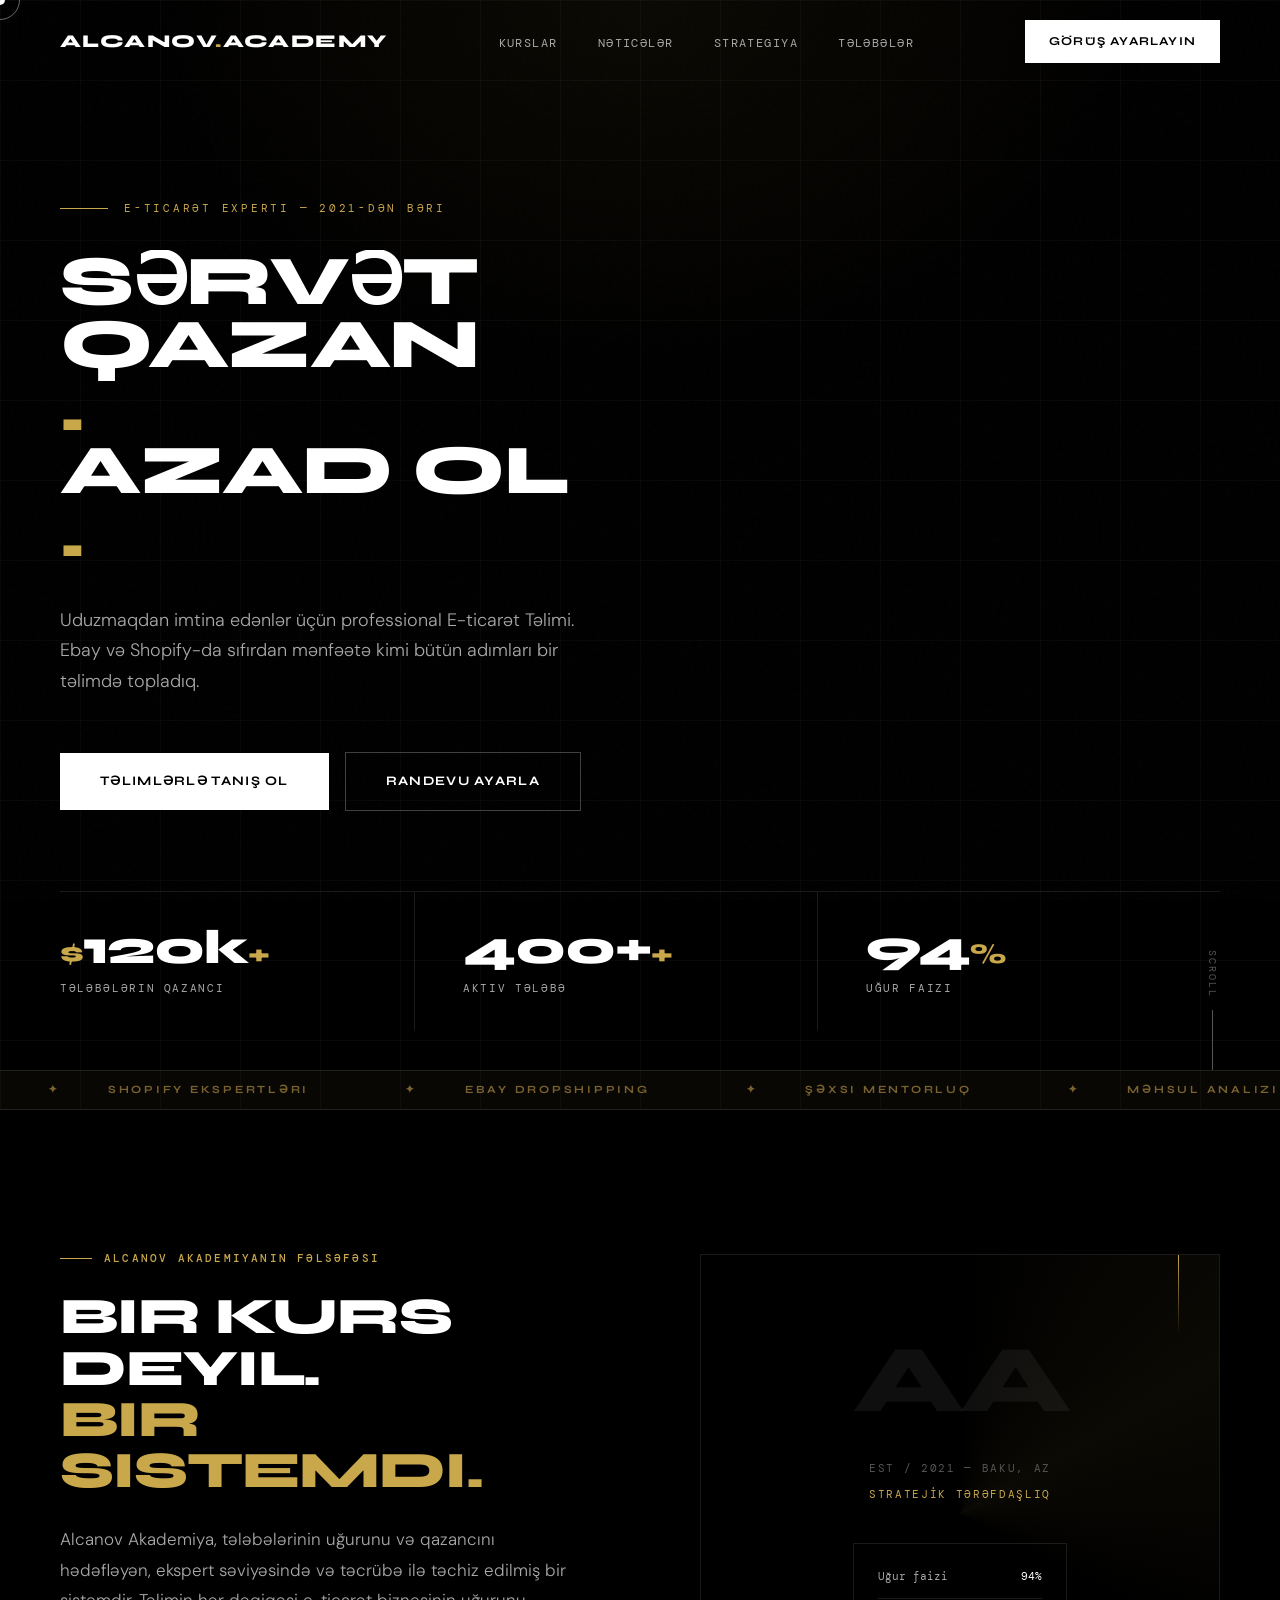
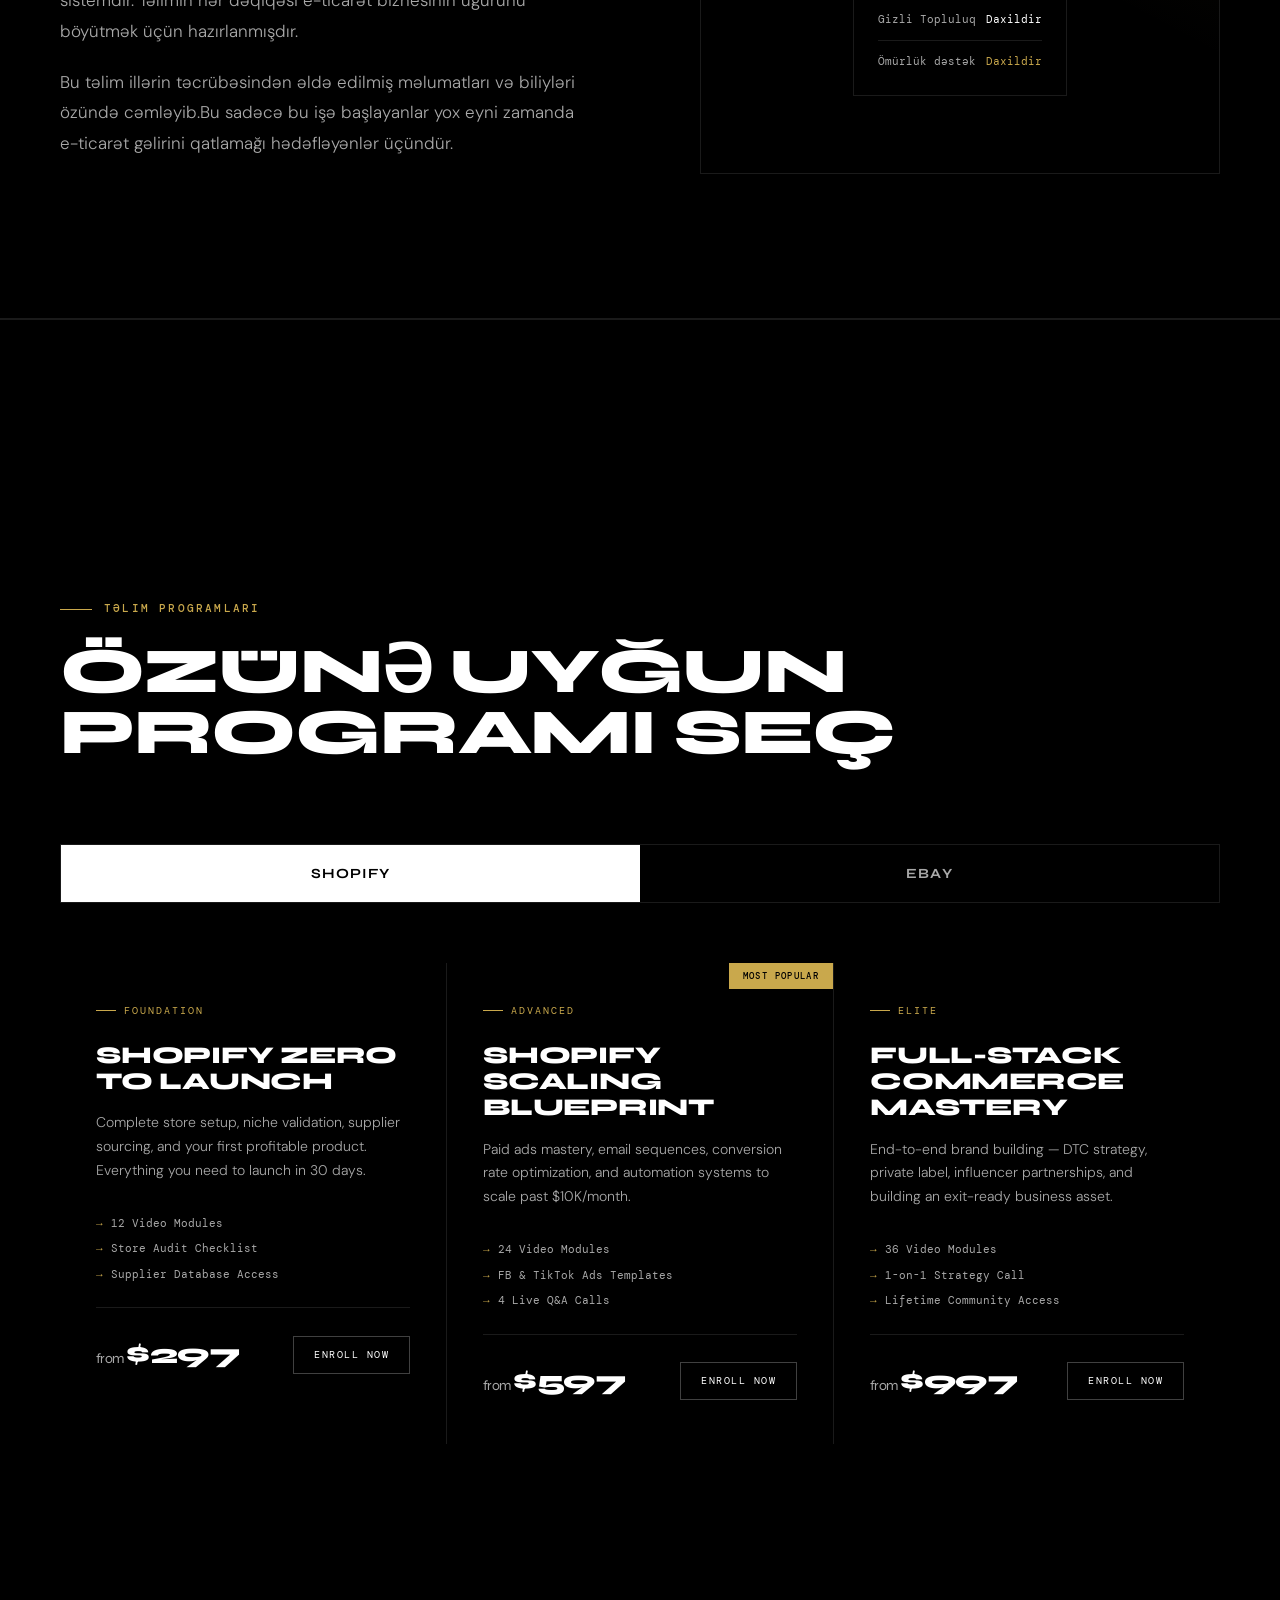
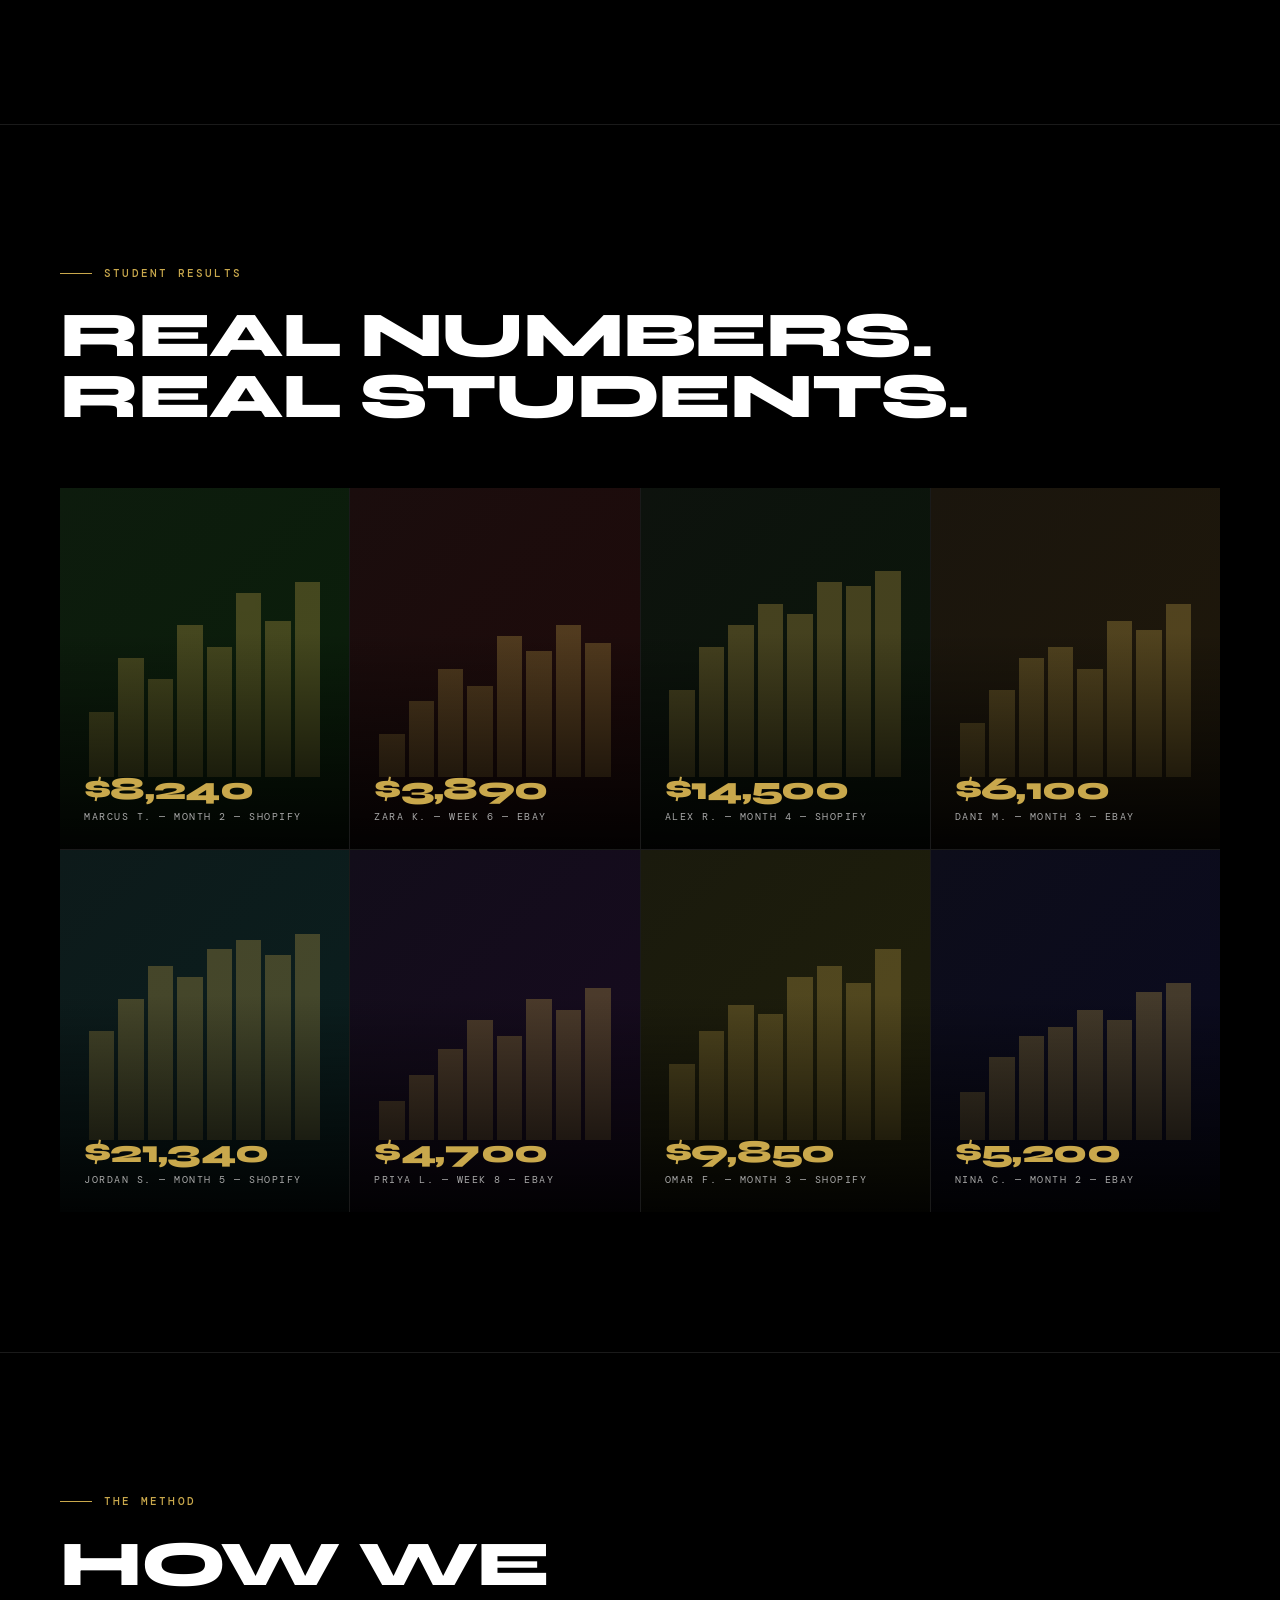
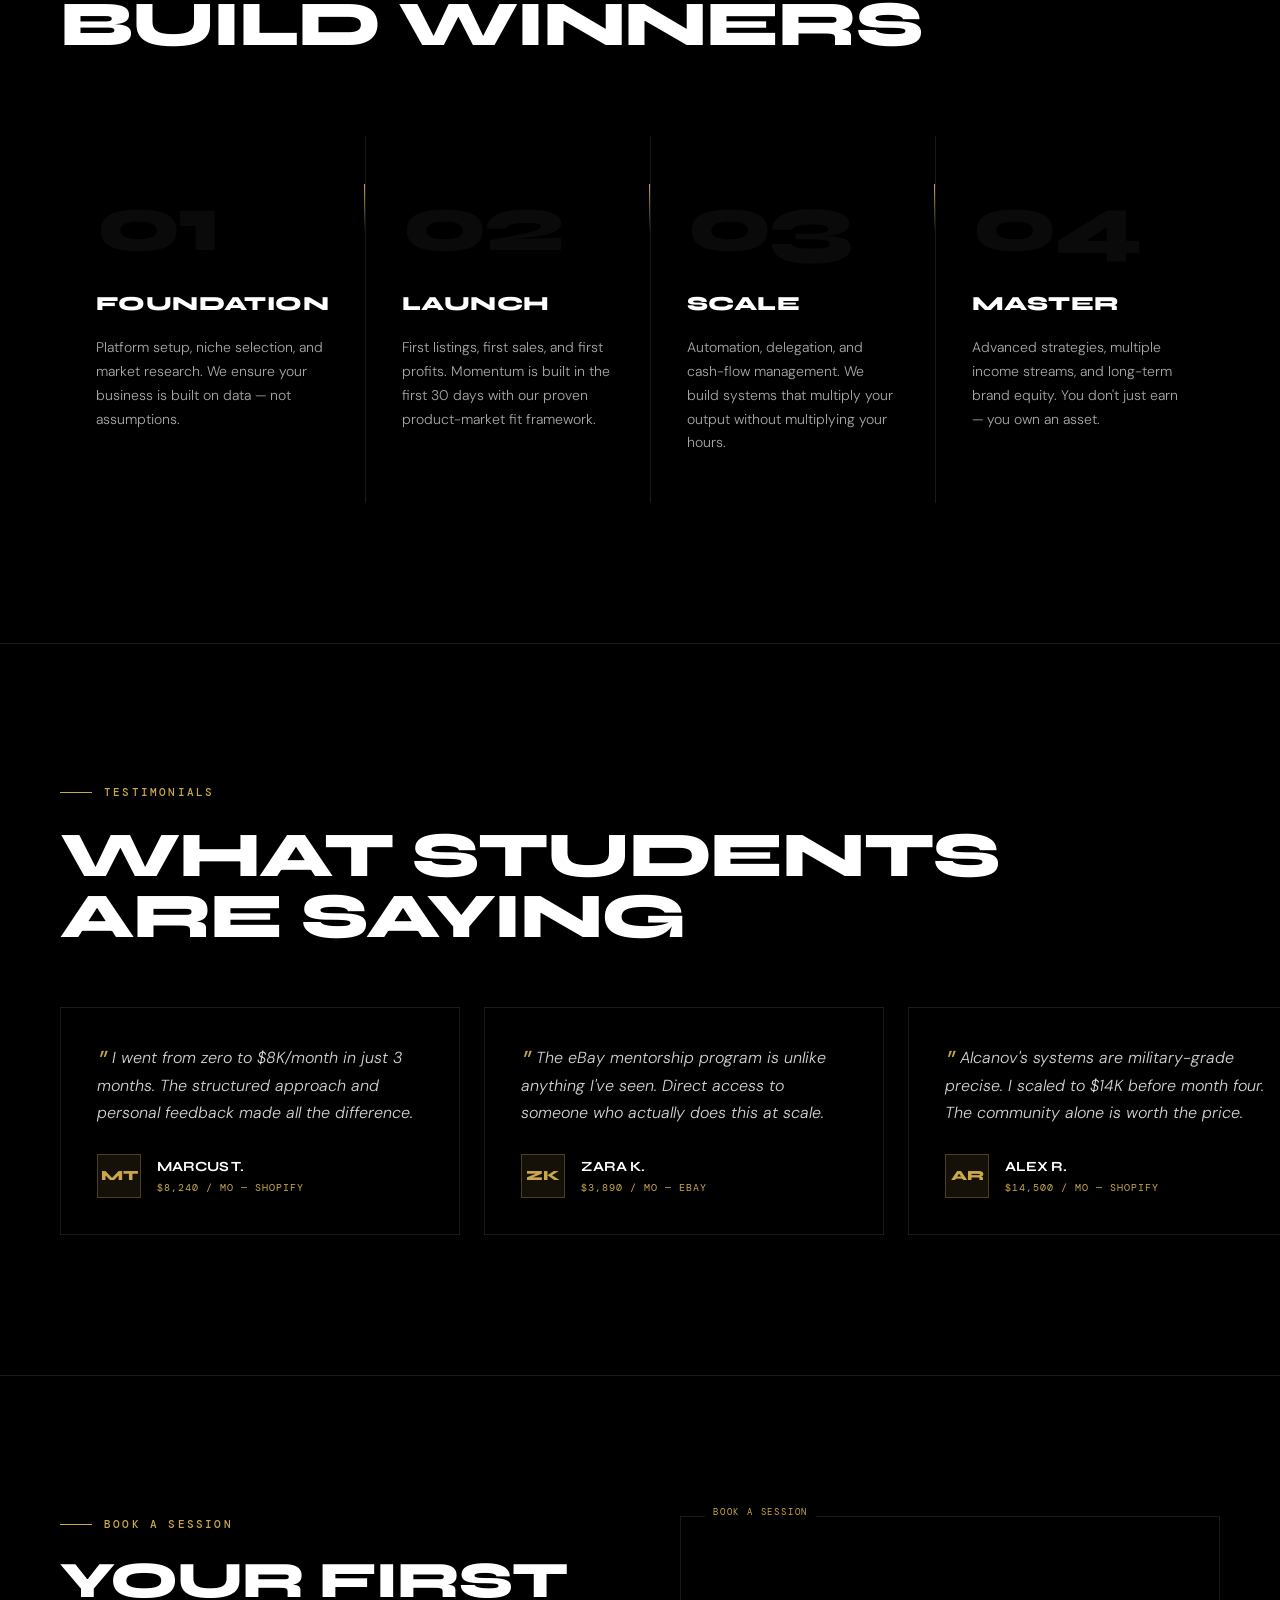
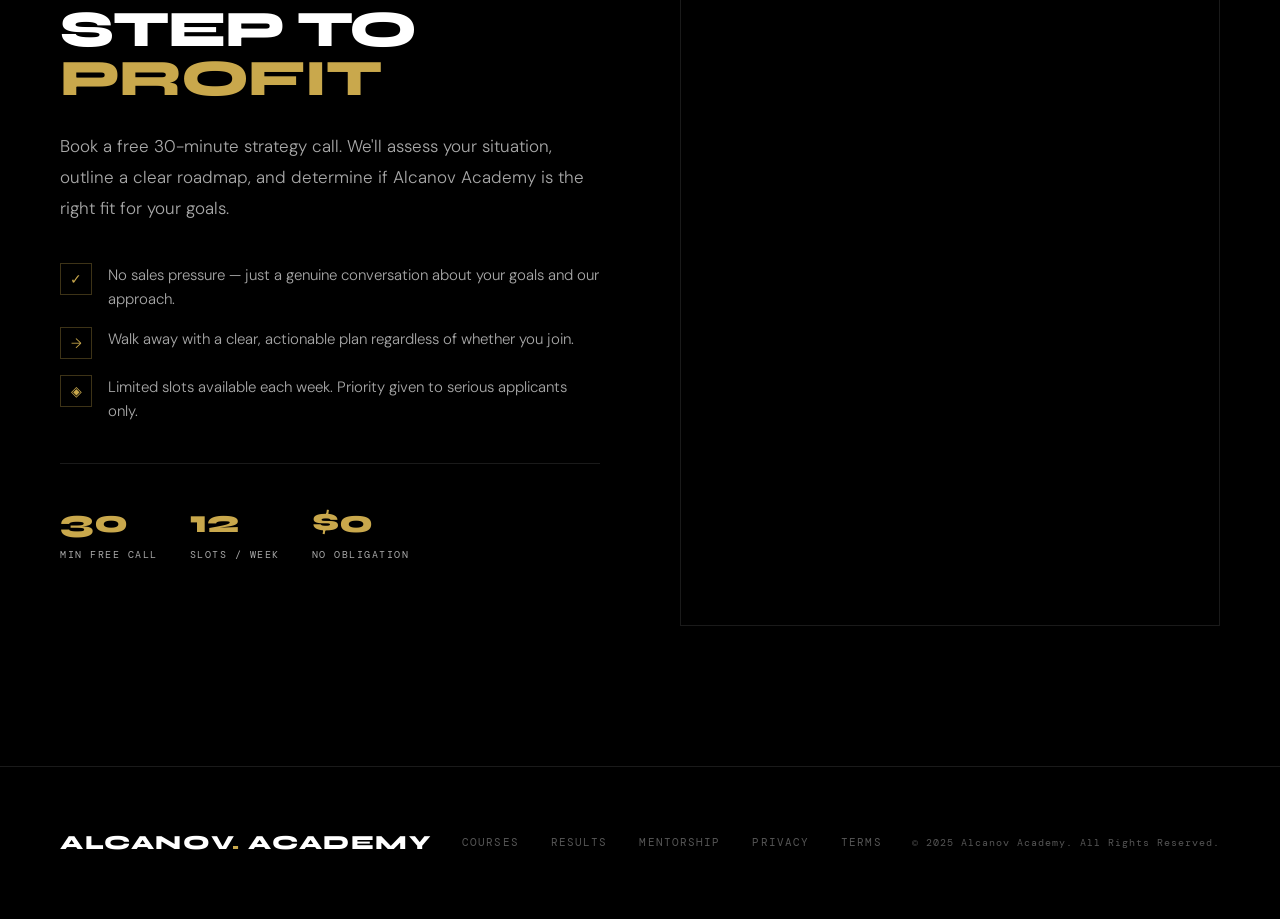
==== commit fc52456f: "Translate call to action and headline text to Azerbaijani" ====
--- a/alcanov-academy.html
+++ b/alcanov-academy.html
@@ -40,7 +40,7 @@
     <li><a href="#process">Strategiya</a></li>
     <li><a href="#testimonials">Tələbələr</a></li>
   </ul>
-  <a href="#booking" class="nav-cta">Book a Call</a>
+  <a href="#booking" class="nav-cta">Görüş ayarlayın</a>
 </nav>
 
 <!-- ═══════════ HERO ═══════════ -->
@@ -49,9 +49,9 @@
   <div class="hero-inner">
     <div class="hero-eyebrow">E-ticarət experti — 2021-dən bəri</div>
     <h1 class="hero-headline">
-      <span class="line"><span>Azadlığa</span></span>
-      <span class="line"><span>qovuş<span class="accent">.</span></span></span>
-      <span class="line"><span>PUL qazan<span class="accent">.</span></span></span>
+      <span class="line"><span>Sərvət</span></span>
+      <span class="line"><span>QAZAN<span class="accent">.</span></span></span>
+      <span class="line"><span>azad ol<span class="accent">.</span></span></span>
     </h1>
     <p class="hero-sub">Uduzmaqdan imtina edənlər üçün professional E-ticarət Təlimi. Ebay və Shopify-da sıfırdan mənfəətə kimi bütün adımları bir təlimdə topladıq.</p>
     <div class="hero-ctas">
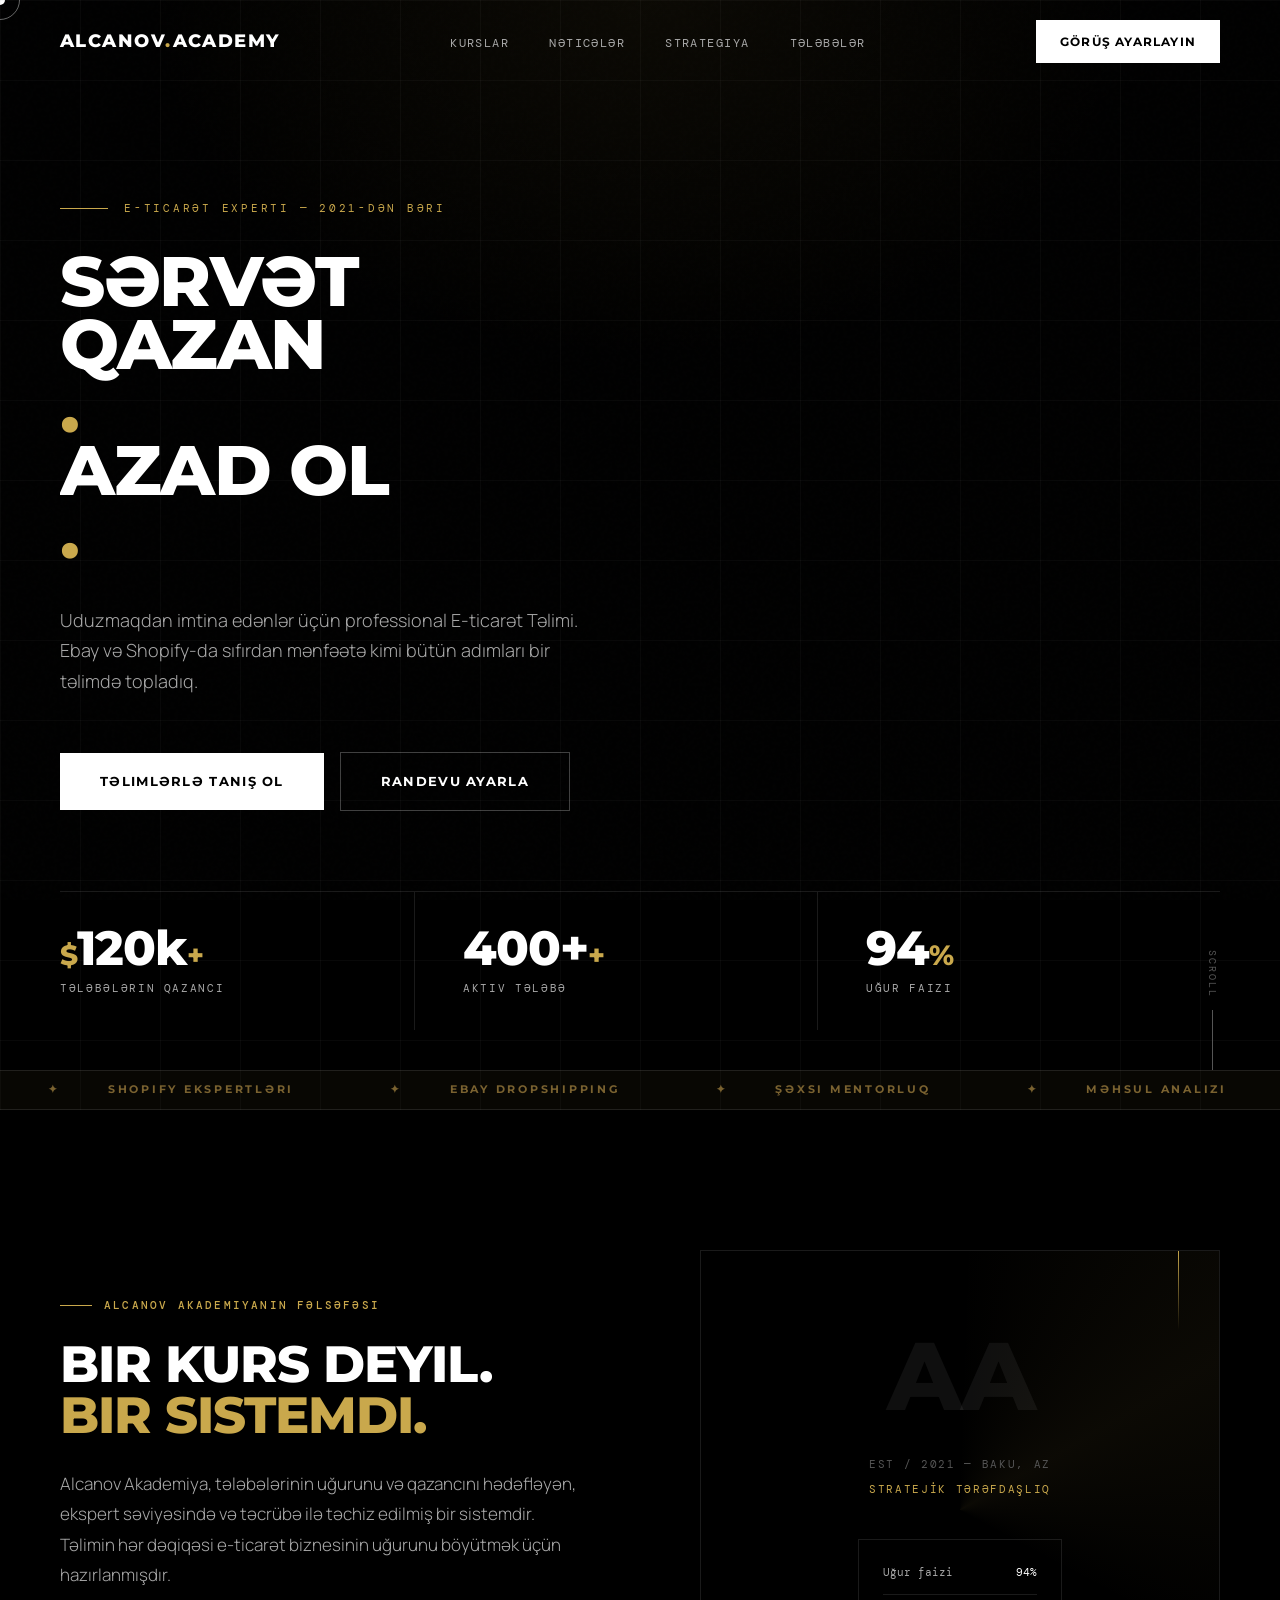
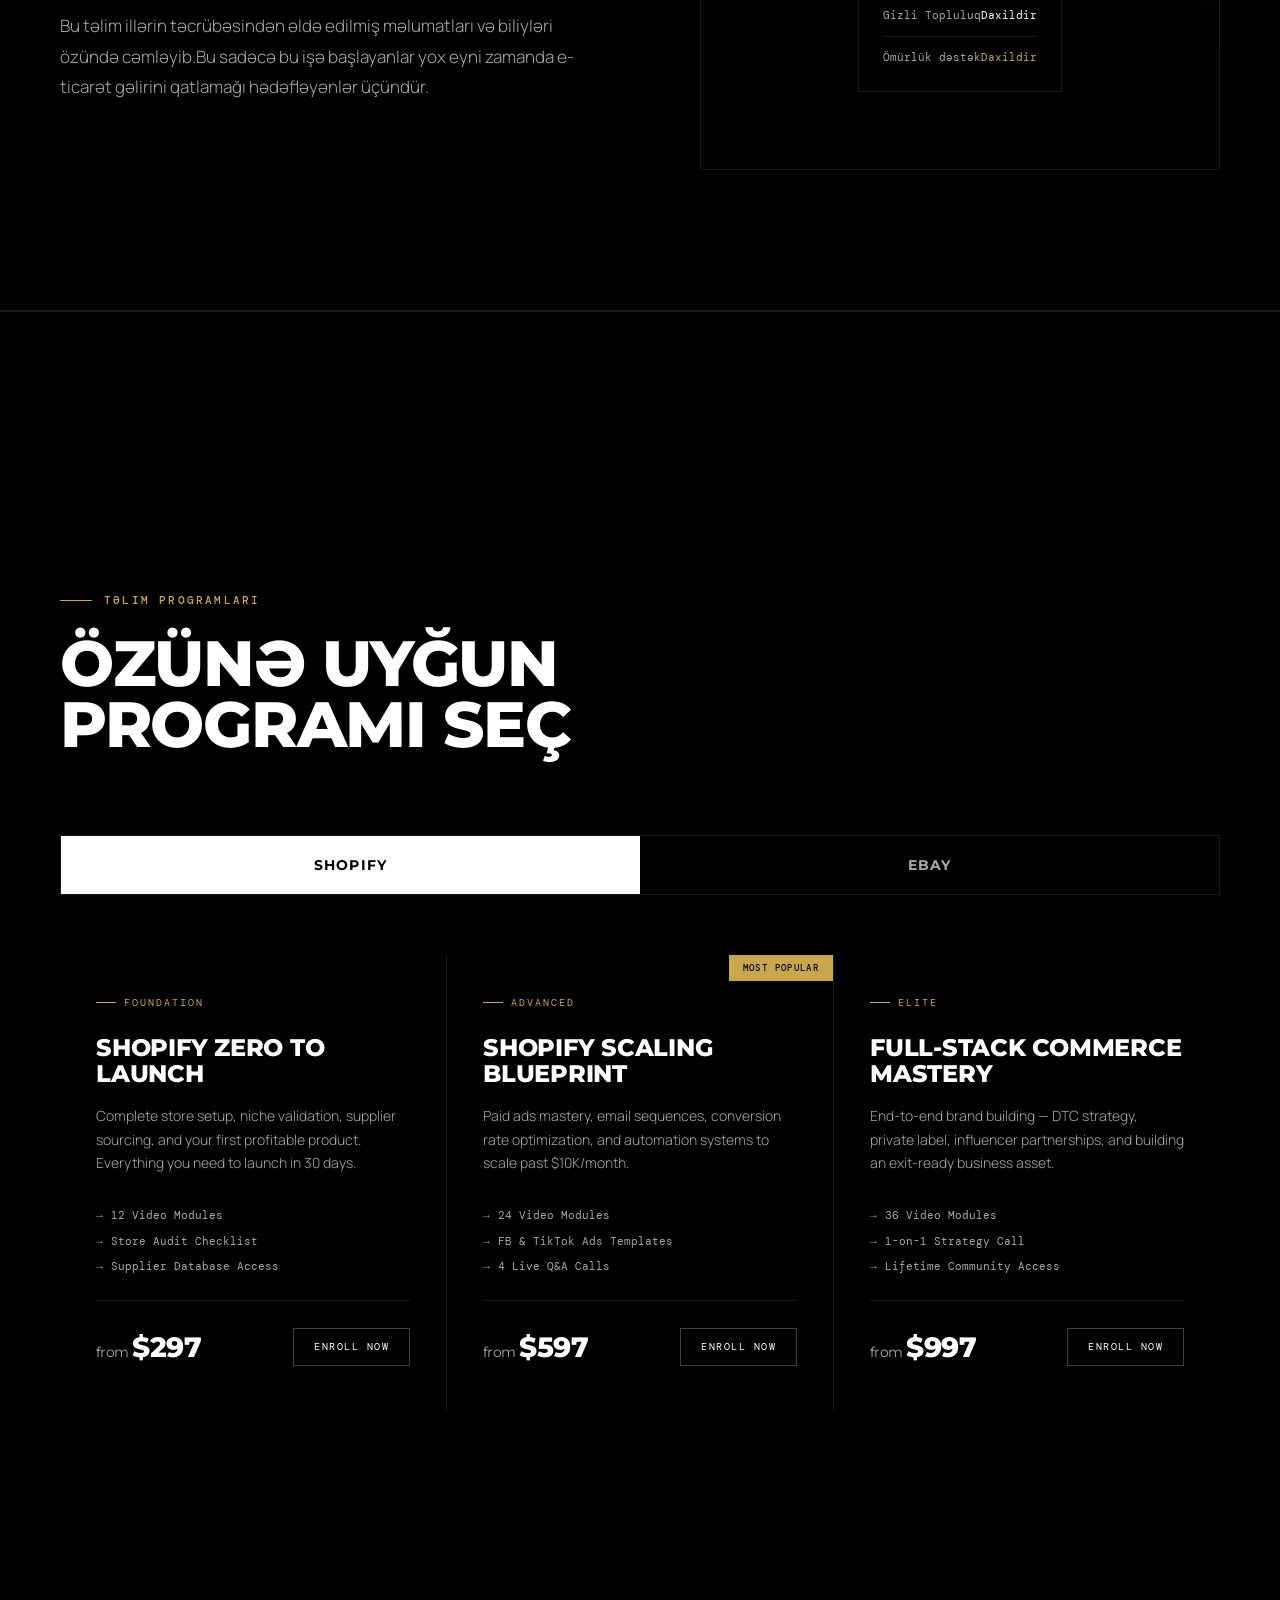
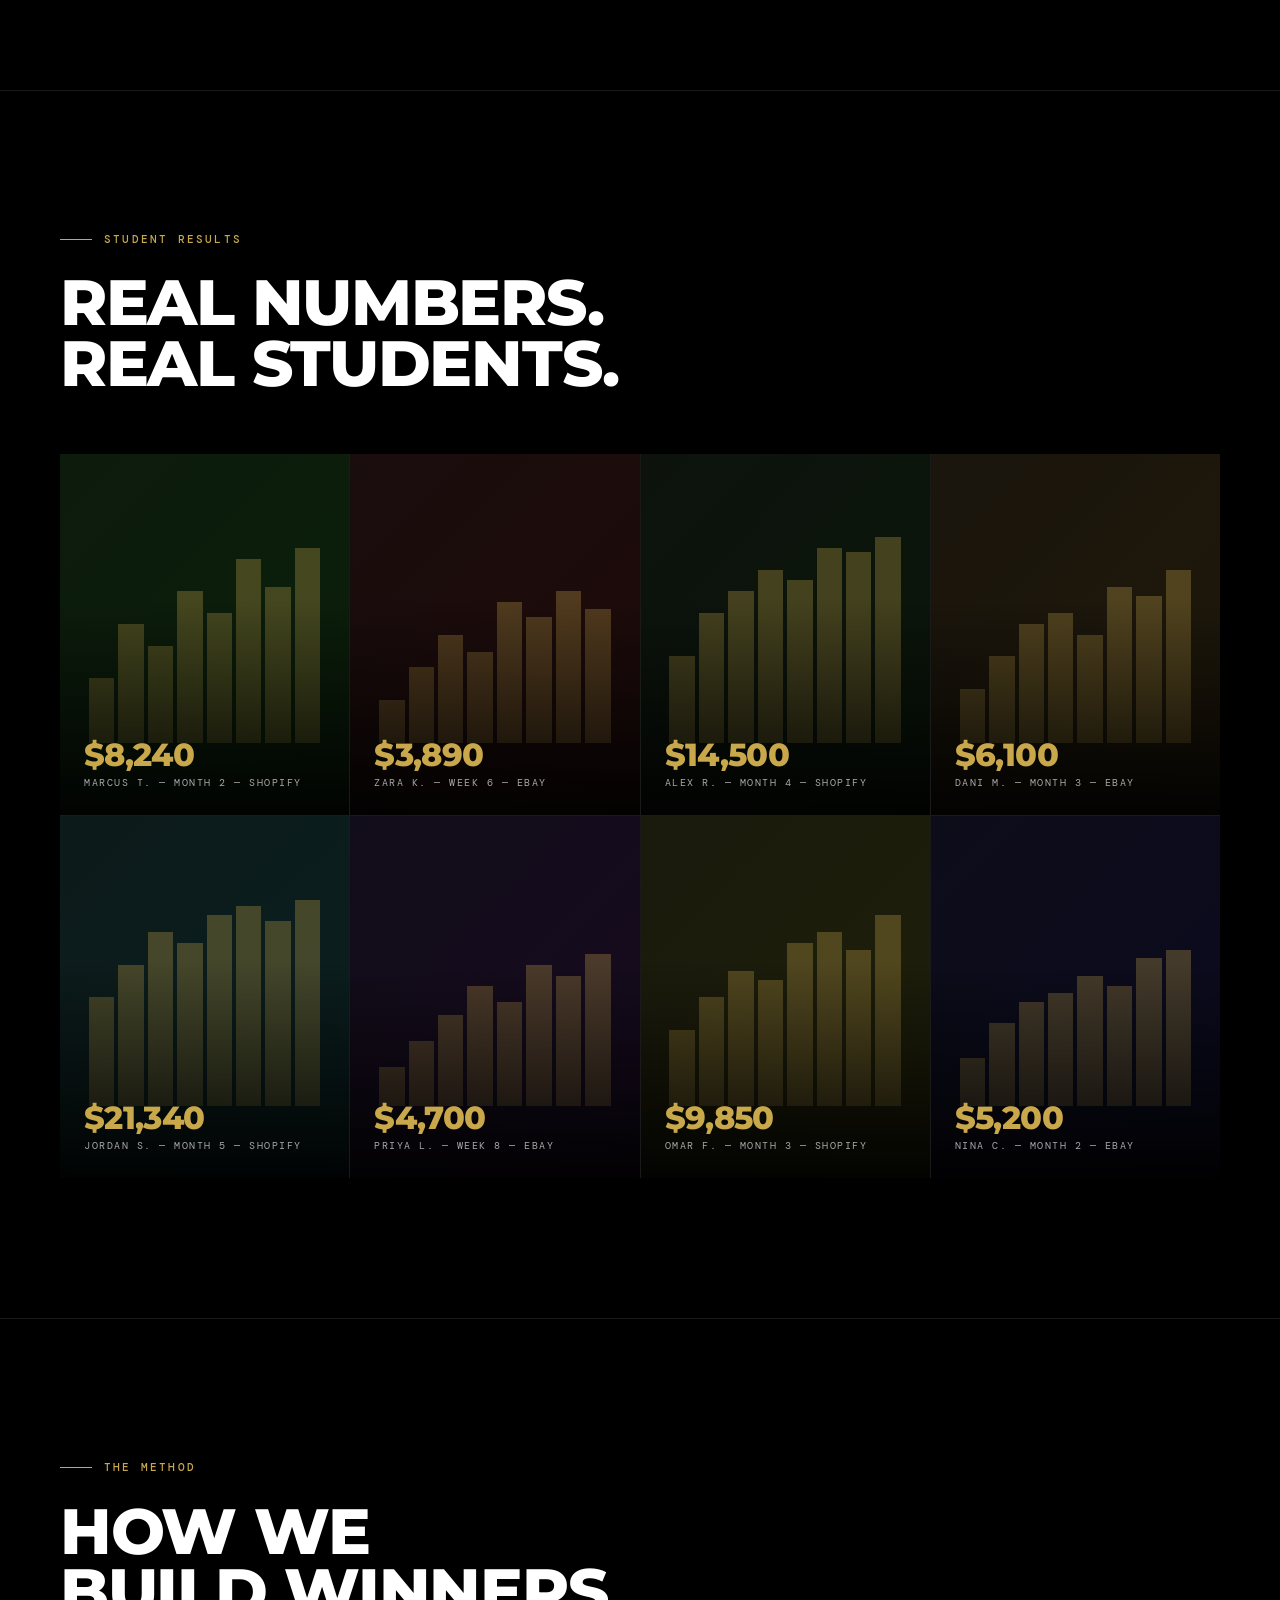
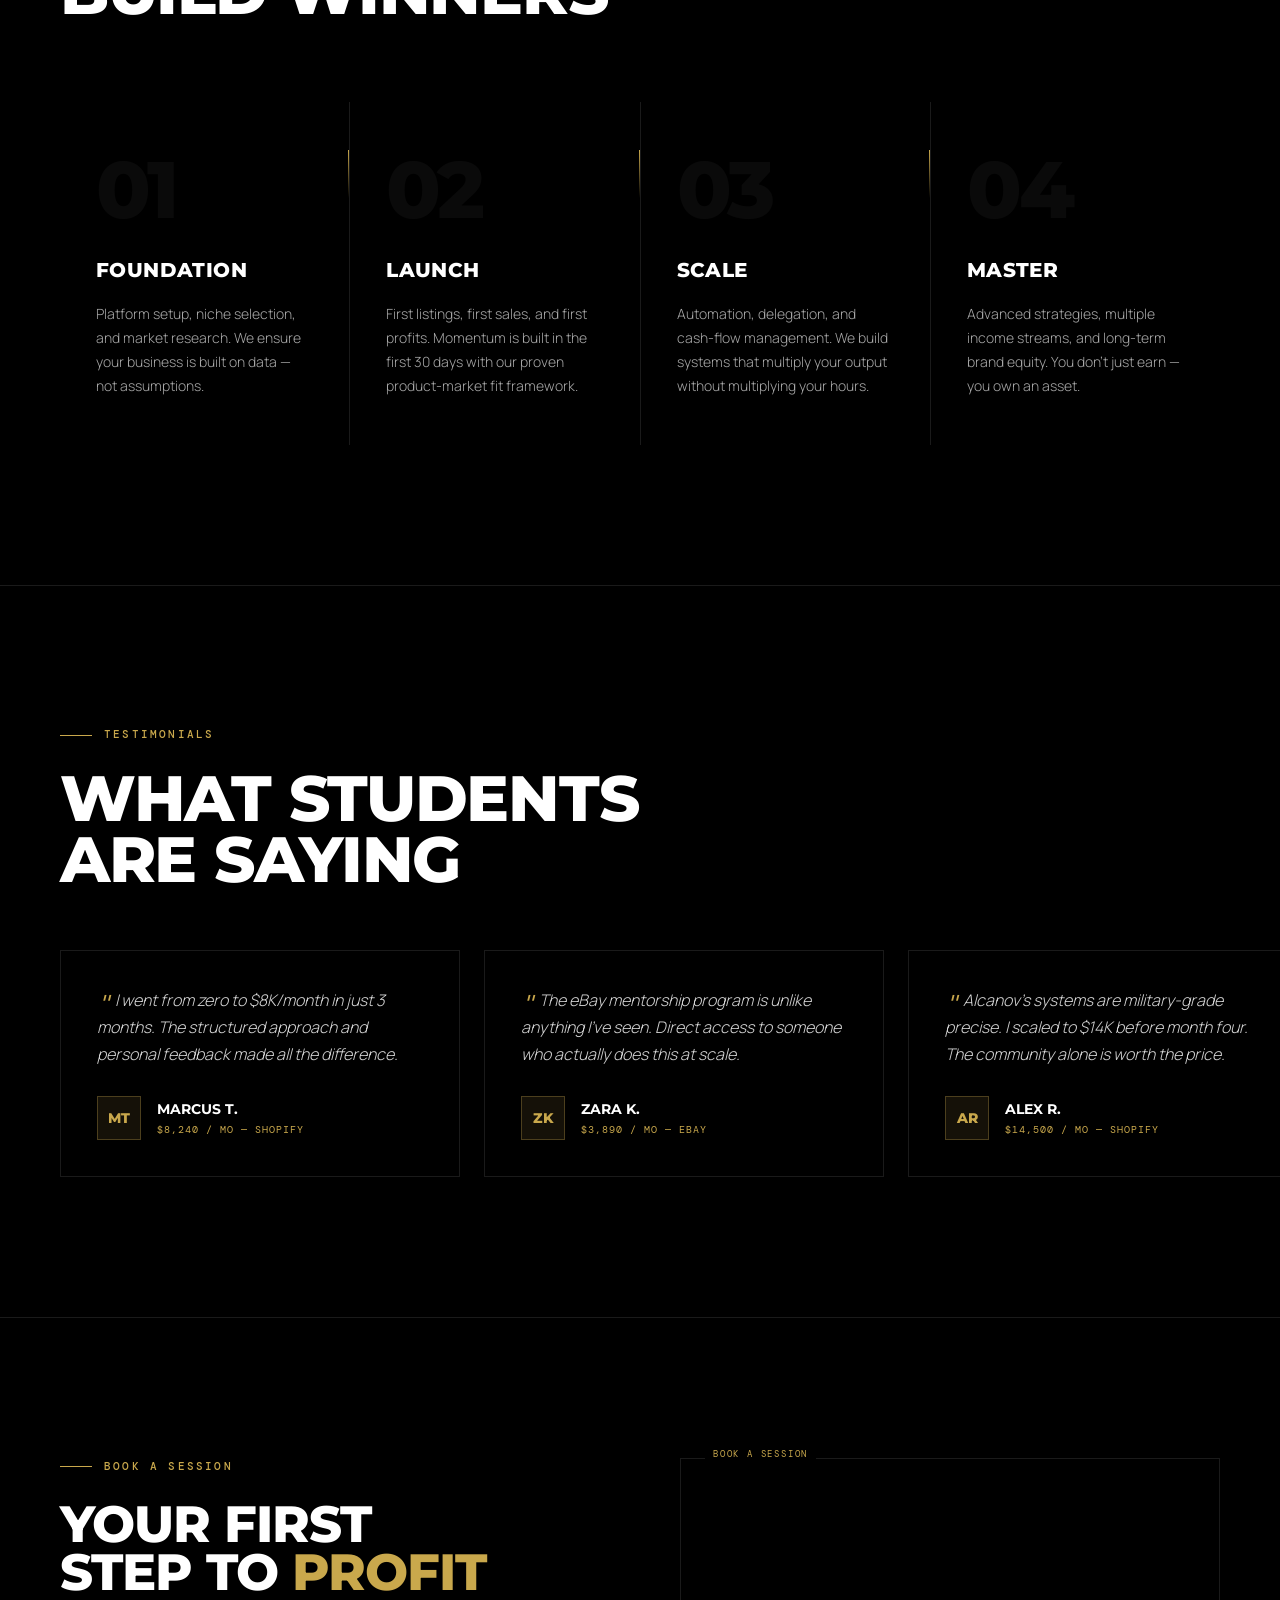
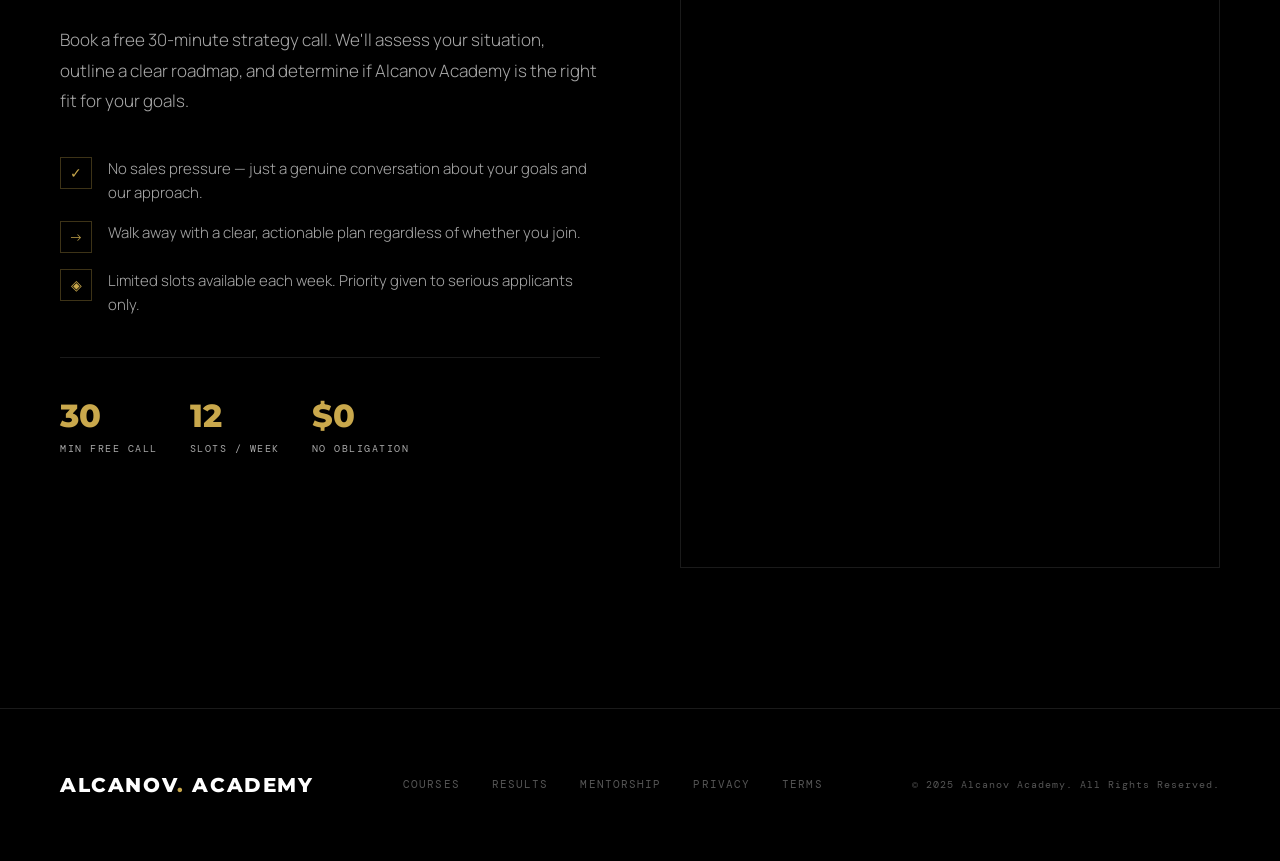
==== commit 6c663aae: "Replace font links in alcanov-academy.html" ====
--- a/alcanov-academy.html
+++ b/alcanov-academy.html
@@ -7,8 +7,7 @@
 <link rel="stylesheet" href="style.css">
 <link rel="preconnect" href="https://fonts.googleapis.com">
 <link rel="preconnect" href="https://fonts.gstatic.com" crossorigin>
-<link href="https://fonts.googleapis.com/css2?family=Syne:wght@400;500;600;700;800&family=DM+Mono:wght@300;400;500&family=DM+Sans:ital,opsz,wght@0,9..40,300;0,9..40,400;0,9..40,500;1,9..40,300&display=swap" rel="stylesheet">
-
+<link href="https://fonts.googleapis.com/css2?family=Montserrat:wght@400;500;600;700;800;900&family=Manrope:wght@300;400;500;600;700&family=DM+Mono:wght@300;400;500&display=swap" rel="stylesheet">
 </head>
 <body>
 
--- a/style.css
+++ b/style.css
@@ -18,8 +18,8 @@
   --border-bright: rgba(255, 255, 255, 0.25);
   --surface: rgba(255, 255, 255, 0.03);
   --surface-hover: rgba(255, 255, 255, 0.06);
-  --font-display: 'Syne', sans-serif;
-  --font-body: 'DM Sans', sans-serif;
+  --font-display: 'Montserrat', sans-serif;
+  --font-body: 'Manrope', sans-serif;
   --font-mono: 'DM Mono', monospace;
 }
 
@@ -1619,4 +1619,4 @@
   nav{
     flex-direction: column;
   }
-}+}
